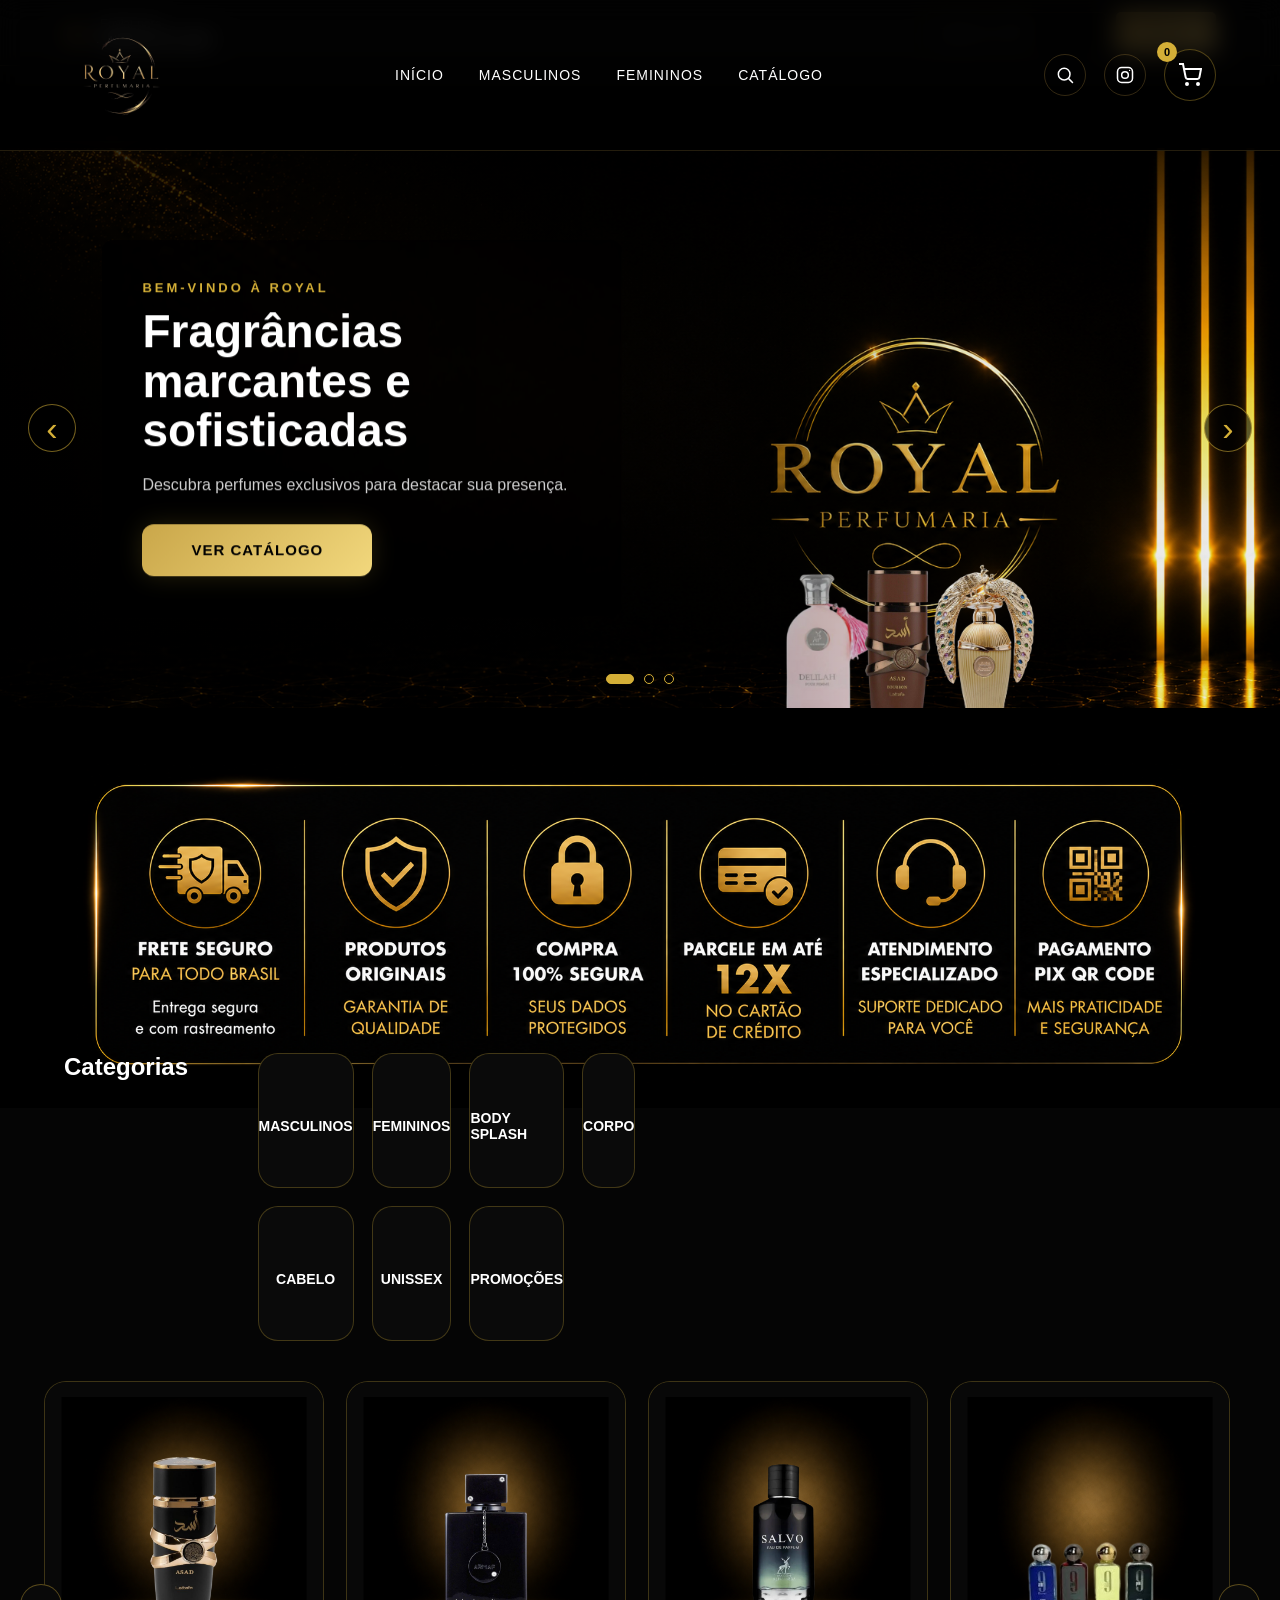
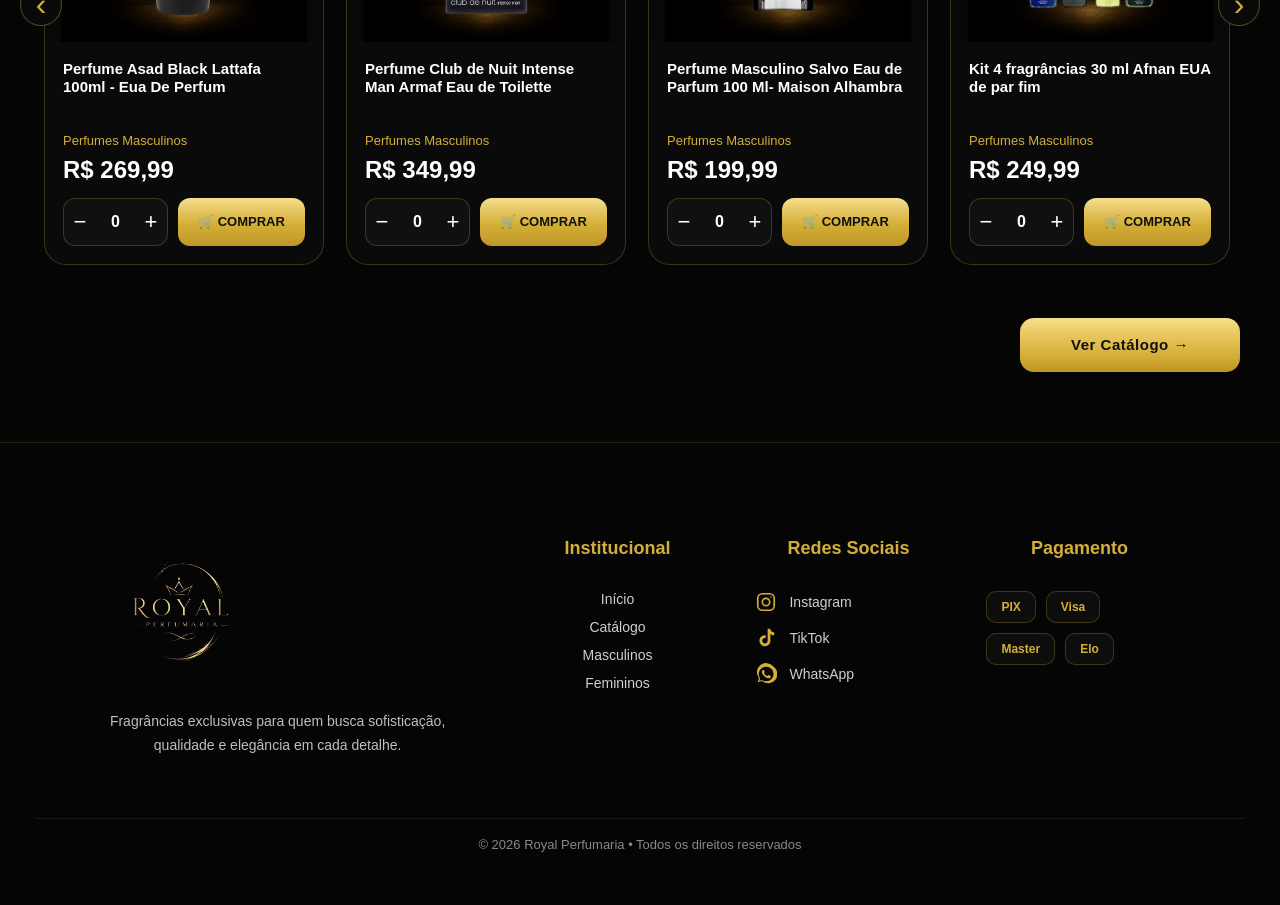
==== index.html @ 4bf2ebe2 "Refatora catálogo e adiciona novas categorias" ====
<!DOCTYPE html>
<html lang="pt-BR">
<head>
  <meta charset="UTF-8">
  <meta name="viewport" content="width=device-width, initial-scale=1.0">
  <title>Royal Perfumaria</title>
  <link rel="stylesheet" href="style.css">
  
</head>

<body>

<header class="topo">
  <div class="logo">
    <img src="logo-royal.png" alt="Royal Perfumaria">
  </div>

  <nav class="menu">
    <a href="#">Início</a>
    <a href="#">Masculinos</a>
    <a href="#">Femininos</a>
    <a href="/catalogo.html">Catálogo</a>
    </nav>

  <div class="icones">

    <a href="#" class="top-icon" aria-label="Buscar">
      <svg xmlns="http://www.w3.org/2000/svg" viewBox="0 0 24 24" fill="none"
        stroke="currentColor" stroke-width="1.8" stroke-linecap="round" stroke-linejoin="round">
        <circle cx="11" cy="11" r="7"></circle>
        <line x1="21" y1="21" x2="16.65" y2="16.65"></line>
      </svg>
    </a>

    <a href="https://instagram.com/royalperfumariago" target="_blank" class="top-icon" aria-label="Instagram">
      <svg xmlns="http://www.w3.org/2000/svg" viewBox="0 0 24 24" fill="none"
        stroke="currentColor" stroke-width="1.8" stroke-linecap="round" stroke-linejoin="round">
        <rect x="3" y="3" width="18" height="18" rx="5" ry="5"></rect>
        <circle cx="12" cy="12" r="4"></circle>
        <circle cx="17.5" cy="6.5" r="0.8" fill="currentColor" stroke="none"></circle>
      </svg>
    </a>

<div class="icone-carrinho">

    <button class="btn-carrinho">

        <span class="contador-carrinho">0</span>

        <svg xmlns="http://www.w3.org/2000/svg"
        width="24"
        height="24"
        fill="none"
        stroke="currentColor"
        stroke-width="2"
        viewBox="0 0 24 24">

            <circle cx="9" cy="21" r="1"></circle>
            <circle cx="20" cy="21" r="1"></circle>

            <path d="M1 1h4l2.68 13.39a2 2 0 0 0 2 1.61h9.72a2 2 0 0 0 2-1.61L23 6H6"></path>

        </svg>

    </button>

    <div class="dropdown-carrinho">
    </div>

</div>
  </header>

<section class="cep-bar">
  <div class="cep-info">
    <span class="cep-icon">
      <svg xmlns="http://www.w3.org/2000/svg" viewBox="0 0 24 24" fill="none"
        stroke="currentColor" stroke-width="1.8" stroke-linecap="round" stroke-linejoin="round">
        <path d="M3 7h11v9H3z"></path>
        <path d="M14 10h4l3 3v3h-7z"></path>
        <circle cx="7" cy="18" r="2"></circle>
        <circle cx="17" cy="18" r="2"></circle>
        <path d="M9 18h6"></path>
      </svg>
    </span>

    <div>
      <small>Enviar para</small>
      <strong id="cepTexto">Informe seu CEP</strong>
    </div>
  </div>

  <div class="cep-form">
    <input type="text" id="cepInput" placeholder="Digite seu CEP">
    <button onclick="salvarCep()">Confirmar</button>
  </div>
</section>

<section class="hero-slider" id="heroSlider">

    <div class="slide ativo">
        <img src="b1.png" alt="Royal Perfumaria">

        <div class="slide-texto">
            <span>BEM-VINDO À ROYAL</span>

            <h1>Fragrâncias marcantes e sofisticadas</h1>

            <p>
                Descubra perfumes exclusivos para destacar sua presença.
            </p>

            <a href="catalogo.html" class="btn-catalogo">
                Ver catálogo
            </a>
        </div>
    </div>

    <div class="slide">
        <img src="b2.png" alt="Perfumes masculinos">

        <div class="slide-texto">
            <span>PERFUMES MASCULINOS</span>

            <h1>Personalidade em cada fragrância</h1>

            <p>
                Perfumes intensos, elegantes e inesquecíveis.
            </p>

            <a href="catalogo.html" class="btn-catalogo">
                Conhecer perfumes
            </a>
        </div>
    </div>

    <div class="slide">
        <img src="b3.png" alt="Perfumes femininos">

        <div class="slide-texto">
            <span>PERFUMES FEMININOS</span>

            <h1>Sofisticação para todos os momentos</h1>

            <p>
                Fragrâncias delicadas, marcantes e envolventes.
            </p>

            <a href="catalogo.html" class="btn-catalogo">
                Ver fragrâncias
            </a>
        </div>
    </div>

    <button class="slide-btn prev" type="button" aria-label="Anterior">
        ‹
    </button>

    <button class="slide-btn next" type="button" aria-label="Próximo">
        ›
    </button>

    <div class="slide-dots">
        <button class="dot ativo" type="button" data-slide="0"></button>
        <button class="dot" type="button" data-slide="1"></button>
        <button class="dot" type="button" data-slide="2"></button>
    </div>

</section>

<section class="beneficios">
    <img src="benefícios.png" alt="Benefícios Royal Perfumaria">
</section>

<section class="categorias">
    <h2>Categorias</h2>

    <div class="categorias-grid">

        <a href="catalogo.html?categoria=masculino" class="categoria-card">
            <i class="fa-solid fa-bottle-water"></i>
            <span>Masculinos</span>
        </a>

        <a href="catalogo.html?categoria=feminino" class="categoria-card">
            <i class="fa-solid fa-droplet"></i>
            <span>Femininos</span>
        </a>

        <a href="catalogo.html?categoria=body-splash" class="categoria-card">
            <i class="fa-solid fa-spray-can-sparkles"></i>
            <span>Body Splash</span>
        </a>

        <a href="catalogo.html?categoria=corpo" class="categoria-card">
            <i class="fa-solid fa-pump-soap"></i>
            <span>Corpo</span>
        </a>

        <a href="catalogo.html?categoria=cabelo" class="categoria-card">
            <i class="fa-solid fa-wand-magic-sparkles"></i>
            <span>Cabelo</span>
        </a>

        <a href="catalogo.html?categoria=unissex" class="categoria-card">
            <i class="fa-solid fa-circle-plus"></i>
            <span>Unissex</span>
        </a>

        <a href="catalogo.html?categoria=promocoes" class="categoria-card">
            <i class="fa-solid fa-gift"></i>
            <span>Promoções</span>
        </a>

    </div>
</section>

<div class="carrossel-container">
    <button class="seta-carrossel esquerda" type="button">‹</button>

    <div class="carrossel-produtos" id="maisVendidos"></div>

    <button class="seta-carrossel direita" type="button">›</button>
</div>

<div class="mais-vendidos-footer">
    <a href="catalogo.html" class="btn-ver-catalogo">
        Ver Catálogo →
    </a>
</div>

<footer class="footer">

    <div class="footer-container">

        <div class="footer-col">
            <img src="logo-royal.png" alt="Royal Perfumaria" class="footer-logo">

            <p>
                Fragrâncias exclusivas para quem busca sofisticação,
                qualidade e elegância em cada detalhe.
            </p>
        </div>

        <div class="footer-col">

            <h3>Institucional</h3>

            <a href="index.html">Início</a>
            <a href="catalogo.html">Catálogo</a>
            <a href="#">Masculinos</a>
            <a href="#">Femininos</a>

        </div>
        <div class="footer-col">

    <h3>Redes Sociais</h3>

    <div class="footer-social">

        <a href="https://instagram.com/royalperfumariago"
           target="_blank"
           aria-label="Instagram">

            <svg viewBox="0 0 24 24" fill="none" stroke="currentColor" stroke-width="1.8">
                <rect x="3" y="3" width="18" height="18" rx="5"></rect>
                <circle cx="12" cy="12" r="4"></circle>
                <circle cx="17.5" cy="6.5" r=".8" fill="currentColor" stroke="none"></circle>
            </svg>

            <span>Instagram</span>

        </a>

        <a href="https://www.tiktok.com/@meirygoncalvess"
           target="_blank"
           aria-label="TikTok">

            <svg viewBox="0 0 24 24" fill="currentColor">
                <path d="M16.5 2c.5 2.3 1.9 3.8 4.5 4v3c-1.5 0-3-.5-4.2-1.4V15c0 3.3-2.7 6-6 6s-6-2.7-6-6 2.7-6 6-6c.3 0 .6 0 .9.1v3.2c-.3-.1-.6-.2-.9-.2-1.6 0-2.9 1.3-2.9 2.9S9.3 18 10.9 18s2.9-1.3 2.9-2.9V2h2.7z"/>
            </svg>

            <span>TikTok</span>

        </a>

        <a href="https://wa.me/5562999736569"
           target="_blank"
           aria-label="WhatsApp">

            <svg viewBox="0 0 24 24" fill="currentColor">
                <path d="M20 3.9A10 10 0 0 0 4.3 16.4L3 21l4.8-1.3A10 10 0 1 0 20 3.9Zm-8 16a8 8 0 0 1-4.1-1.1l-.3-.2-2.8.8.8-2.7-.2-.3A8 8 0 1 1 12 20Zm4.4-6c-.2-.1-1.4-.7-1.6-.8s-.4-.1-.5.1-.6.8-.7 1-.3.2-.5.1a6.5 6.5 0 0 1-3.2-2.8c-.2-.3 0-.4.1-.6.1-.1.2-.3.3-.4.1-.1.1-.3.2-.4s0-.3 0-.4c0-.1-.5-1.3-.7-1.8-.2-.4-.3-.4-.5-.4h-.4c-.1 0-.4.1-.6.3-.2.2-.8.8-.8 2s.8 2.4.9 2.5c.1.2 1.7 2.7 4.1 3.7.6.3 1 .5 1.4.6.6.2 1.2.2 1.6.1.5-.1 1.4-.6 1.6-1.2.2-.6.2-1.1.1-1.2-.1-.1-.2-.2-.4-.3Z"/>
            </svg>

            <span>WhatsApp</span>

        </a>

    </div>

</div>

        <div class="footer-col">

            <h3>Pagamento</h3>

            <div class="pagamentos">

                <span>PIX</span>
                <span>Visa</span>
                <span>Master</span>
                <span>Elo</span>

            </div>

        </div>

    </div>

    <div class="footer-bottom">

        © 2026 Royal Perfumaria • Todos os direitos reservados

    </div>

</footer>

<script>
  function salvarCep() {
    const cepInput = document.getElementById("cepInput");
    const cepTexto = document.getElementById("cepTexto");

    if (cepInput.value.trim() === "") {
      alert("Digite um CEP válido.");
      return;
    }

    cepTexto.textContent = cepInput.value;
  }
</script>
<div class="modal-carrinho" id="modalCarrinho">

    <div class="modal-box">

        <div class="check-icon">✓</div>

        <h2>Produto adicionado!</h2>

        <p>
            <strong id="produtoModal"></strong><br>
            foi adicionado ao seu carrinho.
        </p>

        <div class="botoes-modal">

            <button id="continuarCompra">
                Continuar comprando
            </button>

            <button id="irCheckout">
                Finalizar Pedido
            </button>

        </div>

    </div>

</div>

<script src="produtos.js"></script>
<script src="js/carrinho.js"></script>
<script src="index.js"></script>
</body>
</html>
---- style.css ----
* {
  margin: 0;
  padding: 0;
  box-sizing: border-box;
}

html {
  scroll-behavior: smooth;
}

body {
  background: #050505;
  color: #ffffff;
  font-family: Arial, Helvetica, sans-serif;
  overflow-x: hidden;
}

/* TOPO */

.topo {
  width: 100%;
  padding: 18px 5%;

  background: rgba(0,0,0,0.82);

  backdrop-filter: blur(12px);
  -webkit-backdrop-filter: blur(12px);

  border-bottom: 1px solid rgba(201,161,74,0.18);

  display: flex;
  align-items: center;
  justify-content: space-between;

  position: fixed;
  top: 0;
  left: 0;

  z-index: 999;
}

.logo img {
  width: 110px;
  object-fit: contain;
}

/* MENU */

.menu {
  display: flex;
  gap: 35px;
}

.menu a {
  color: #ffffff;
  text-decoration: none;

  font-size: 14px;
  text-transform: uppercase;
  letter-spacing: 1px;

  transition: 0.3s;
}

.menu a:hover {
  color: #c9a14a;
}

/* ÍCONES */

.icones {
  display: flex;
  align-items: center;
  gap: 18px;
}

.top-icon {
  width: 42px;
  height: 42px;

  display: flex;
  align-items: center;
  justify-content: center;

  border: 1px solid rgba(201,161,74,0.25);
  border-radius: 50%;

  color: #ffffff;
  text-decoration: none;

  transition: 0.3s;
}

.top-icon svg {
  width: 20px;
  height: 20px;
}

.top-icon:hover {
  color: #c9a14a;
  border-color: #c9a14a;

  transform: translateY(-2px);
}

/* BARRA CEP */

.cep-bar {
  width: 100%;
  padding: 12px 5%;

  background: #0b0b0b;

  border-bottom: 1px solid rgba(201,161,74,0.18);

  display: flex;
  align-items: center;
  justify-content: space-between;
  gap: 20px;
}

.cep-info {
  display: flex;
  align-items: center;
  gap: 12px;
}

.cep-icon {
  color: #c9a14a;

  display: flex;
  align-items: center;
  justify-content: center;
}

.cep-icon svg {
  width: 24px;
  height: 24px;
}

.cep-info small {
  display: block;
  color: #bcbcbc;
  font-size: 12px;
}

.cep-info strong {
  color: #ffffff;
  font-size: 14px;
}

.cep-form {
  display: flex;
  gap: 10px;
}

.cep-form input {
  width: 180px;
  padding: 12px;

  background: #050505;

  border: 1px solid rgba(201,161,74,0.3);
  border-radius: 5px;

  color: #ffffff;
  outline: none;
}

.cep-form input::placeholder {
  color: #9a9a9a;
}

.cep-form button {
  padding: 12px 18px;

  background: linear-gradient(135deg, #c9a14a, #e6c46d);

  color: #000;

  border: none;
  border-radius: 5px;

  font-weight: bold;
  cursor: pointer;

  transition: 0.3s;
}

.cep-form button:hover {
  opacity: 0.9;
}

/* HERO */

.hero-slider {
  position: relative;
  width: 100%;
  height: 500px;

  overflow: hidden;
  margin-top: -95px;
  padding-top: 95px;
}

.slide {
  position: absolute;
  inset: 0;

  opacity: 0;
  visibility: hidden;

  transition: 0.7s ease;
}

.slide.ativo {
  opacity: 1;
  visibility: visible;
}

.slide img {
  width: 100%;
  height: 100%;
  object-fit: cover;
  object-position: center;
}

.slide::after {
  content: "";

  position: absolute;
  inset: 0;

  background:
    linear-gradient(
      to right,
        rgba(0,0,0,0.82),
        rgba(0,0,0,0.45),
        rgba(0,0,0,0.05)

      );
}

/* TEXTO HERO */

.slide-texto {
  position: absolute;
  z-index: 5;

  left: 7%;
  top: 68%;

  transform: translateY(-50%);

  max-width: 520px;

  padding: 40px;

  background: linear-gradient(
    to right,
    rgba(0,0,0,0.78),
    rgba(0,0,0,0.45),
    transparent
  );

  .slide-texto p {
  text-shadow: 0 2px 10px rgba(0,0,0,0.7);
}


  border-radius: 12px;

  backdrop-filter: blur(2px);
}

.slide-texto span {
  display: block;

  color: #ffffff;

  letter-spacing: 10px;
  text-transform: uppercase;

  margin-bottom: 25px;

  font-size: 14px;
  text-transform: uppercase;

}


.slide-texto p {
  font-size: 20px;
  line-height: 1.7;

  color: #f2f2f2;

  margin-bottom: 35px;
}

/* BOTÕES */

.botoes {
  display: flex;
  gap: 18px;
}

.btn {
  padding: 16px 32px;

  border-radius: 5px;

  text-decoration: none;

  text-transform: uppercase;
  letter-spacing: 1px;

  font-size: 13px;
  font-weight: bold;

  transition: 0.3s;
}

.dourado {
  background: linear-gradient(135deg, #c9a14a, #e6c46d);

  color: #000;
}

.dourado:hover {
  transform: translateY(-3px);
}

.contorno {
  border: 1px solid #c9a14a;
  color: #c9a14a;
}

.contorno:hover {
  background: #c9a14a;
  color: #000;
}

/* SETAS */

.slide-btn {
  position: absolute;
  z-index: 10;

  top: 50%;
  transform: translateY(-50%);

  width: 55px;
  height: 90px;

  background: rgba(0,0,0,0.35);

  border: none;

  color: #ffffff;

  font-size: 60px;

  cursor: pointer;

  transition: 0.3s;
}

.slide-btn:hover {
  background: rgba(201,161,74,0.3);
}

.prev {
  left: 0;
}

.next {
  right: 0;
}

/* DOTS */

.slide-dots {
  position: absolute;
  z-index: 10;

  left: 50%;
  bottom: 28px;

  transform: translateX(-50%);

  display: flex;
  gap: 10px;
}

.dot {
  width: 11px;
  height: 11px;

  border-radius: 50%;

  background: rgba(255,255,255,0.45);

  cursor: pointer;

  transition: 0.3s;
}

.dot.ativo {
  background: #c9a14a;
}

/* CATEGORIAS */

.categorias {
  width: 90%;
  margin: auto;

  display: grid;
  grid-template-columns: repeat(5, 1fr);

  gap: 20px;

  margin-top: -55px;

  position: relative;
  z-index: 20;
}

.categoria {
  background: #0b0b0b;

  border: 1px solid rgba(201,161,74,0.18);
  border-radius: 10px;

  padding: 30px 22px;

  transition: 0.3s;

  cursor: pointer;
}

.categoria:hover {
  transform: translateY(-5px);

  border-color: #c9a14a;
}

.categoria span {
  font-size: 35px;
  color: #c9a14a;
}

.categoria h3 {
  margin-top: 18px;
  margin-bottom: 10px;

  font-size: 21px;
}

.categoria p {
  color: #bcbcbc;
  font-size: 14px;
}

/* PRODUTOS */

.produtos {
  width: 90%;
  margin: 90px auto;
}

.produtos h2 {
  text-align: center;

  margin-bottom: 55px;

  font-family: Georgia, serif;

  color: #c9a14a;
  font-size: 48px;
}

.grid-produtos {
  display: grid;
  grid-template-columns: repeat(4, 1fr);

  gap: 25px;
}

.card {
  background: #0b0b0b;

  border: 1px solid rgba(201,161,74,0.15);
  border-radius: 10px;

  padding: 25px;

  transition: 0.3s;
}

.card:hover {
  transform: translateY(-8px);

  border-color: #c9a14a;
}

.card img {
  width: 100%;
  height: 260px;

  object-fit: contain;
}

.card h3 {
  margin-top: 18px;
  margin-bottom: 10px;

  font-size: 22px;
}

.card p {
  color: #bcbcbc;

  margin-bottom: 15px;
}

.card strong {
  display: block;

  color: #c9a14a;

  font-size: 24px;

  margin-bottom: 18px;
}

.card button {
  width: 100%;
  padding: 14px;

  border: none;
  border-radius: 5px;

  background: linear-gradient(135deg, #c9a14a, #e6c46d);

  color: #000;

  font-weight: bold;
  text-transform: uppercase;

  cursor: pointer;

  transition: 0.3s;
}

.card button:hover {
  opacity: 0.92;
}

/* FOOTER */

footer {
  margin-top: 90px;
  padding: 35px;

  text-align: center;

  border-top: 1px solid rgba(201,161,74,0.2);

  color: #bcbcbc;
  font-size: 14px;
}

/* RESPONSIVO */

@media(max-width: 1200px) {

  .categorias {
    grid-template-columns: repeat(2, 1fr);
  }

  .grid-produtos {
    grid-template-columns: repeat(2, 1fr);
  }

}

@media(max-width: 900px) {

  .menu {
    display: none;
  }

  .hero-slider {
    height: 540px;
  }

  .slide-texto h1 {
    font-size: 58px;
  }

  .slide-texto p {
    font-size: 17px;
  }

}

@media(max-width: 600px) {

  .topo {
    padding: 15px 5%;
  }

  .logo img {
    width: 90px;
  }

  .hero-slider {
    height: 500px;
  }

  .slide-texto {
    left: 6%;
    right: 6%;
    max-width: 100%;
  }

  .slide-texto span {
    letter-spacing: 5px;
    font-size: 11px;
  }

  .slide-texto h1 {
    font-size: 40px;
  }

  .slide-texto p {
    font-size: 15px;
  }

  .botoes {
    flex-direction: column;
  }

  .categorias {
    grid-template-columns: 1fr;
  }

  .grid-produtos {
    grid-template-columns: 1fr;
  }

  .cep-bar {
    flex-direction: column;
    align-items: flex-start;
  }

  .cep-form {
    width: 100%;
  }

  .cep-form input {
    width: 100%;
  }

}
.btn-catalogo{
    display: inline-flex;
    align-items: center;
    justify-content: center;

    width: 230px;
    height: 62px;

    background: linear-gradient(
        135deg,
        #caa74a,
        #f2d87d
    );

    color: #000;

    font-size: 15px;
    font-weight: 700;
    letter-spacing: 1px;

    text-decoration: none;
    text-transform: uppercase;

    border-radius: 8px;

    box-shadow:
    0 0 25px rgba(212,175,55,0.18);

    transition: 0.35s ease;
}

.btn-catalogo:hover{
    transform: translateY(-3px);

    box-shadow:
    0 0 35px rgba(212,175,55,0.28);

    background: linear-gradient(
        135deg,
        #d8b85a,
        #ffe59a
    );
}
.icone-carrinho{
    position: relative;
}

.btn-carrinho{
    width: 52px;
    height: 52px;

    border-radius: 50%;

    border: 1px solid rgba(212,175,55,0.35);

    background: rgba(0,0,0,0.45);

    color: #fff;

    display: flex;
    align-items: center;
    justify-content: center;

    cursor: pointer;

    transition: 0.3s;
}

.btn-carrinho:hover{
    border-color: #d4af37;

    color: #d4af37;
}

.dropdown-carrinho{
    position: absolute;

    top: 70px;
    right: 0;

    width: 340px;

    background: #050505;

    border: 1px solid rgba(212,175,55,0.18);

    border-radius: 14px;

    padding: 22px;

    opacity: 0;
    visibility: hidden;

    transform: translateY(10px);

    transition: 0.3s;

    box-shadow:
    0 20px 50px rgba(0,0,0,0.55);

    z-index: 999;
}

.icone-carrinho:hover .dropdown-carrinho{
    opacity: 1;
    visibility: visible;

    transform: translateY(0);
}

.dropdown-carrinho h3{
    color: #d4af37;

    font-size: 18px;

    margin-bottom: 20px;
}

.item-carrinho{
    display: flex;
    align-items: center;

    gap: 15px;

    margin-bottom: 20px;
}

.item-carrinho img{
    width: 70px;
    height: 70px;

    object-fit: cover;

    border-radius: 10px;

    background: #111;
}

.item-carrinho p{
    color: #fff;

    font-size: 15px;

    margin-bottom: 5px;
}

.item-carrinho span{
    color: #d4af37;

    font-weight: 600;
}

.btn-finalizar{
    width: 100%;
    height: 52px;

    display: flex;
    align-items: center;
    justify-content: center;

    background: linear-gradient(
        135deg,
        #caa74a,
        #f2d87d
    );

    border-radius: 10px;

    color: #000;

    font-weight: 700;

    text-decoration: none;

    margin-top: 10px;

    transition: 0.3s;
}

.btn-finalizar:hover{
    transform: translateY(-2px);
}
.btn-carrinho{
    position: relative;
}

.contador-carrinho{
    position: absolute;
    top: -8px;
    left: -8px;

    width: 20px;
    height: 20px;

    border-radius: 50%;

    background: #d4af37;
    color: #000;

    display: flex;
    align-items: center;
    justify-content: center;

    font-size: 11px;
    font-weight: 700;
}
.mais-vendidos{
    padding:70px 6%;
    background:#000;
}

.titulo-secao{
    text-align:center;
    margin-bottom:35px;
}

.titulo-secao h2{
    color:#d4af37;
    font-size:34px;
}

.titulo-secao p{
    color:#ccc;
    margin-top:8px;
}

.carrossel-area{
    position:relative;
}

.carrossel-produtos{
    display:flex;
    gap:24px;
    overflow-x:auto;
    scroll-behavior:smooth;
    padding:10px 4px 25px;
}

.carrossel-produtos::-webkit-scrollbar{
    display:none;
}

.card-vendido{
    min-width:310px;
    background:#0a0a0a;
    border:1px solid rgba(212,175,55,.25);
    border-radius:22px;
    overflow:hidden;
}

.img-vendido{
    height:300px;
    display:flex;
    align-items:flex-end;
    justify-content:center;
    background:#080808;
}

.img-vendido img{
    width:auto;
    height:95%;
    max-width:100%;
    object-fit:contain;
}

.info-vendido{
    padding:20px;
}

.info-vendido h3{
    font-size:18px;
    line-height:1.2;
    min-height:65px;
}

.info-vendido span{
    display:block;
    color:#d4af37;
    margin:8px 0;
}

.info-vendido strong{
    display:block;
    font-size:30px;
    margin-bottom:16px;
}

.acoes-vendido{
    display:grid;
    grid-template-columns:95px 1fr;
    gap:10px;
}

.acoes-vendido .controle-quantidade{
    height:46px;
    display:flex;
    align-items:center;
    justify-content:space-between;
    background:#101010;
    border-radius:10px;
    overflow:hidden;
}

.acoes-vendido .controle-quantidade button{
    width:30px;
    height:100%;
    border:none;
    background:#111;
    color:#fff;
    font-size:20px;
    cursor:pointer;
}

.acoes-vendido .quantidade{
    color:#fff;
}

.acoes-vendido .btn-comprar{
    height:46px;
    border:none;
    border-radius:10px;
    background:linear-gradient(180deg,#f6df8b,#d4af37,#bf9627);
    color:#000;
    font-weight:800;
    cursor:pointer;
    text-transform:uppercase;
}

.seta-carrossel{
    position:absolute;
    top:45%;
    transform:translateY(-50%);
    z-index:5;
    width:42px;
    height:42px;
    border-radius:50%;
    border:1px solid rgba(212,175,55,.4);
    background:#0a0a0a;
    color:#d4af37;
    font-size:34px;
    cursor:pointer;
}

.seta-esquerda{
    left:-18px;
}

.seta-direita{
    right:-18px;
}
.dropdown-carrinho{
    position:absolute;
    top:65px;
    right:0;
    width:380px;
    max-height:75vh;
    overflow-y:auto;
    background:#080808;
    border:1px solid rgba(212,175,55,.35);
    border-radius:18px;
    padding:18px;
    z-index:9999;
    opacity:0;
    visibility:hidden;
    transform:translateY(10px);
    transition:.25s;
    box-shadow:0 25px 60px rgba(0,0,0,.65);
}

.dropdown-carrinho.ativo{
    opacity:1;
    visibility:visible;
    transform:translateY(0);
}

.dropdown-carrinho h3{
    color:#d4af37;
    margin-bottom:14px;
}

.carrinho-vazio{
    color:#aaa;
    font-size:14px;
}

.lista-carrinho{
    display:flex;
    flex-direction:column;
    gap:12px;
}

.item-carrinho{
    display:grid;
    grid-template-columns:58px 1fr 24px;
    gap:10px;
    align-items:center;
    padding:10px 0;
    border-bottom:1px solid rgba(255,255,255,.08);
}

.foto-carrinho{
    width:58px;
    height:58px;
    border-radius:12px;
    background:#111;
    display:flex;
    align-items:center;
    justify-content:center;
    overflow:hidden;
}

.foto-carrinho img{
    width:100%;
    height:100%;
    object-fit:contain;
}

.info-carrinho strong{
    display:block;
    font-size:12px;
    line-height:1.25;
    color:#fff;
    margin-bottom:4px;
}

.info-carrinho span{
    color:#d4af37;
    font-size:12px;
}

.controle-carrinho{
    display:flex;
    align-items:center;
    gap:8px;
    margin-top:8px;
}

.controle-carrinho button{
    width:24px;
    height:24px;
    border:none;
    border-radius:7px;
    background:#d4af37;
    color:#000;
    font-weight:900;
    cursor:pointer;
}

.controle-carrinho span{
    min-width:18px;
    text-align:center;
    color:#fff;
    font-weight:700;
}

.btn-remover{
    background:none;
    border:none;
    color:#d4af37;
    cursor:pointer;
    font-size:16px;
}

.footer-carrinho{
    padding-top:16px;
}

.footer-carrinho div{
    display:flex;
    justify-content:space-between;
    align-items:center;
    margin-bottom:14px;
}

.footer-carrinho span{
    color:#ccc;
}

.footer-carrinho strong{
    color:#d4af37;
    font-size:20px;
}

.btn-finalizar{
    display:block;
    width:100%;
    padding:14px;
    border-radius:12px;
    background:linear-gradient(135deg,#caa74a,#f2d87d);
    color:#000;
    text-align:center;
    font-weight:800;
    text-decoration:none;
    text-transform:uppercase;
}

@media(max-width:600px){
    .dropdown-carrinho{
        position:fixed;
        left:12px;
        right:12px;
        top:72px;
        width:auto;
    }
}
.mais-vendidos{
    padding:70px 6%;
    background:#000;
}

.mais-vendidos h2{
    text-align:center;
    color:#d4af37;
    font-size:34px;
    margin-bottom:35px;
}
.carrossel-container{
    position:relative;
    display:block;
}

.mais-vendidos-footer{
    max-width:1200px;
    margin:8px auto 0;
    display:flex;
    justify-content:flex-end;
}

.btn-ver-catalogo{
    width:220px;
    height:54px;

    display:flex;
    align-items:center;
    justify-content:center;

    border-radius:12px;

    background:linear-gradient(
        180deg,
        #f7df87 0%,
        #e7c45b 35%,
        #d4af37 70%,
        #bf9322 100%
    );

    color:#111;
    text-decoration:none;
    font-size:15px;
    font-weight:900;
    text-transform:capitalize;

    transition:.25s;
}

.btn-ver-catalogo:hover{
    transform:translateY(-2px);
    box-shadow:0 10px 26px rgba(212,175,55,.32);
}

.carrossel-produtos::-webkit-scrollbar{
    display:none;
}

.card-vendido{
    min-width:300px;
    background:#0a0a0a;
    border:1px solid rgba(212,175,55,.25);
    border-radius:22px;
    overflow:hidden;
}

.img-vendido{
    height:280px;
    display:flex;
    align-items:flex-end;
    justify-content:center;
    background:#080808;
}

.img-vendido img{
    height:96%;
    width:auto;
    max-width:100%;
    object-fit:contain;
}

.info-vendido{
    padding:18px;
}

.info-vendido h3{
    height:58px;
    overflow:hidden;
    font-size:16px;
    line-height:1.2;
}

.info-vendido span{
    display:block;
    color:#d4af37;
    font-size:13px;
    margin:8px 0;
}

.info-vendido strong{
    display:block;
    font-size:26px;
    margin-bottom:14px;
}

.acoes-vendido{
    display:grid;
    grid-template-columns:90px 1fr;
    gap:10px;
}

.acoes-vendido .controle-quantidade{
    height:44px;
    display:flex;
    align-items:center;
    justify-content:space-between;
    background:#101010;
    border-radius:10px;
    overflow:hidden;
}

.acoes-vendido .controle-quantidade button{
    width:28px;
    height:100%;
    border:none;
    background:transparent;
    color:#fff;
    font-size:18px;
    cursor:pointer;
}

.acoes-vendido .btn-comprar{
    height:44px;
    border:none;
    border-radius:10px;
    background:linear-gradient(180deg,#f6df8b,#d4af37,#bf9627);
    color:#111;
    font-weight:900;
    cursor:pointer;
    text-transform:uppercase;
}

.seta-carrossel{
    position:absolute;
    top:45%;
    transform:translateY(-50%);
    width:42px;
    height:42px;
    border-radius:50%;
    border:1px solid rgba(212,175,55,.4);
    background:#090909;
    color:#d4af37;
    font-size:32px;
    cursor:pointer;
    z-index:10;
}

.esquerda{
    left:-18px;
}

.direita{
    right:-18px;
}

@media(max-width:768px){
    .card-vendido{
        min-width:230px;
    }

    .img-vendido{
        height:200px;
    }

    .info-vendido h3{
        font-size:13px;
        height:48px;
    }

    .info-vendido strong{
        font-size:21px;
    }

    .acoes-vendido{
        grid-template-columns:1fr;
    }
}
.mais-vendidos{
    padding:70px 6%;
    background:#000;
}

.carrossel-container{
    position:relative;
    max-width:1200px;
    margin:0 auto;
}

.carrossel-produtos{
    display:flex;
    gap:22px;
    overflow-x:auto;
    scroll-behavior:smooth;
    padding:10px 4px 28px;
}

.carrossel-produtos::-webkit-scrollbar{
    display:none;
}

.card-vendido{
    min-width:280px;
    max-width:280px;
    background:#0a0a0a;
    border:1px solid rgba(212,175,55,.25);
    border-radius:22px;
    overflow:hidden;
    flex-shrink:0;
}

.img-vendido{
    height:260px;
    display:flex;
    align-items:flex-end;
    justify-content:center;
    background:#080808;
}

.img-vendido img{
    height:96%;
    width:auto;
    max-width:100%;
    object-fit:contain;
}

.info-vendido{
    padding:18px;
}

.info-vendido h3{
    height:54px;
    overflow:hidden;
    font-size:15px;
    line-height:1.2;
}

.info-vendido span{
    display:block;
    color:#d4af37;
    font-size:13px;
    margin:8px 0;
}

.info-vendido strong{
    display:block;
    font-size:24px;
    margin-bottom:14px;
}

.acoes-vendido{
    display:grid;
    grid-template-columns:86px 1fr;
    gap:10px;
}

.seta-carrossel{
    position:absolute;
    top:45%;
    transform:translateY(-50%);
    z-index:5;
}

.esquerda{ left:-20px; }
.direita{ right:-20px; }
.mais-vendidos{
    padding:45px 6% 70px !important;
    margin-top:0 !important;
}

.mais-vendidos h2,
.mais-vendidos p{
    text-align:center;
}

.carrossel-container{
    max-width:1200px;
    margin:30px auto 0 !important;
    position:relative;
}

.carrossel-produtos{
    display:flex !important;
    flex-direction:row !important;
    gap:22px;
    overflow-x:auto;
    padding:10px 4px 25px;
}

.card-vendido{
    min-width:280px !important;
    max-width:280px !important;
    flex:0 0 280px !important;
    min-height:auto !important;
}

.img-vendido{
    height:260px !important;
}

.info-vendido{
    padding:18px !important;
}

.info-vendido h3{
    font-size:15px !important;
    height:54px !important;
}

.info-vendido strong{
    font-size:24px !important;
}
#mais-vendidos{
    padding:80px 6%;
    margin-top:0;
    background:#000;
}

#mais-vendidos h2,
#mais-vendidos p{
    text-align:center;
}

.carrossel-container{
    max-width:1200px;
    margin:35px auto 0;
    position:relative;
}

.carrossel-produtos{
    display:flex;
    gap:22px;
    overflow-x:auto;
    padding:10px 4px 25px;
}

.card-vendido{
    flex:0 0 280px;
    max-width:280px;
}
.beneficios{
    padding:55px 6% 25px;
    background:#000;
}

.beneficios img{
    width:100%;
    max-width:1200px;
    display:block;
    margin:0 auto;
    border-radius:22px;
}

.categorias-home{
    padding:35px 6% 60px;
    background:#000;
}

.categorias-home h2{
    text-align:center;
    color:#d4af37;
    font-size:34px;
    margin-bottom:28px;
}

.categorias-grid{
    max-width:1000px;
    margin:0 auto;
    display:grid;
    grid-template-columns:repeat(4,1fr);
    gap:18px;
}

.categoria-card{
    height:135px;
    display:flex;
    flex-direction:column;
    align-items:center;
    justify-content:center;
    gap:12px;
    background:#0a0a0a;
    border:1px solid rgba(212,175,55,.28);
    border-radius:20px;
    color:#fff;
    text-decoration:none;
    transition:.25s;
}

.categoria-card svg{
    width:38px;
    height:38px;
    color:#d4af37;
}

.categoria-card span{
    font-size:14px;
    font-weight:700;
    text-transform:uppercase;
}

.categoria-card:hover{
    transform:translateY(-5px);
    border-color:#d4af37;
    box-shadow:0 15px 35px rgba(0,0,0,.55);
}

@media(max-width:768px){
    .beneficios{
        padding:35px 16px 20px;
    }

    .beneficios img{
        border-radius:16px;
    }

    .categorias-grid{
        grid-template-columns:repeat(2,1fr);
        gap:12px;
    }

    .categoria-card{
        height:115px;
    }

    .categorias-home h2{
        font-size:28px;
    }
}
.hero-slider{
    width:100%;
    height:560px;
    margin-top:82px;
    position:relative;
    overflow:hidden;
    background:#000;
}

.slide{
    position:absolute;
    inset:0;
    opacity:0;
    visibility:hidden;
    transition:opacity .7s ease, visibility .7s ease;
}

.slide.ativo{
    opacity:1;
    visibility:visible;
}

.slide img{
    width:100%;
    height:100%;
    display:block;
    object-fit:cover;
    object-position:center;
}

.slide::after{
    content:"";
    position:absolute;
    inset:0;
    background:linear-gradient(
        90deg,
        rgba(0,0,0,.88) 0%,
        rgba(0,0,0,.55) 42%,
        rgba(0,0,0,.08) 75%
    );
}

.slide-texto{
    position:absolute;
    z-index:2;
    top:50%;
    left:8%;
    width:min(520px, 82%);
    transform:translateY(-50%);
}

.slide-texto span{
    display:block;
    color:#d4af37;
    font-size:13px;
    font-weight:700;
    letter-spacing:3px;
    margin-bottom:12px;
}

.slide-texto h1{
    color:#fff;
    font-size:46px;
    line-height:1.08;
    margin-bottom:16px;
}

.slide-texto p{
    color:#d0d0d0;
    font-size:16px;
    line-height:1.6;
    margin-bottom:26px;
}

.btn-catalogo{
    display:inline-flex;
    align-items:center;
    justify-content:center;
    min-width:190px;
    height:52px;
    padding:0 24px;
    border-radius:12px;
    background:linear-gradient(135deg,#caa74a,#f2d87d);
    color:#000;
    font-weight:900;
    text-decoration:none;
    text-transform:uppercase;
    transition:.25s;
}

.btn-catalogo:hover{
    transform:translateY(-3px);
    box-shadow:0 10px 28px rgba(212,175,55,.3);
}

.slide-btn{
    position:absolute;
    z-index:4;
    top:50%;
    width:48px;
    height:48px;
    transform:translateY(-50%);
    border:1px solid rgba(212,175,55,.55);
    border-radius:50%;
    background:rgba(0,0,0,.6);
    color:#d4af37;
    font-size:34px;
    line-height:1;
    cursor:pointer;
    transition:.25s;
}

.slide-btn:hover{
    background:#d4af37;
    color:#000;
}

.slide-btn.prev{
    left:28px;
}

.slide-btn.next{
    right:28px;
}

.slide-dots{
    position:absolute;
    z-index:4;
    bottom:24px;
    left:50%;
    display:flex;
    gap:10px;
    transform:translateX(-50%);
}

.dot{
    width:10px;
    height:10px;
    padding:0;
    border:1px solid #d4af37;
    border-radius:50%;
    background:transparent;
    cursor:pointer;
    transition:.25s;
}

.dot.ativo{
    width:28px;
    border-radius:999px;
    background:#d4af37;
}

@media(max-width:768px){
    .hero-slider{
        height:470px;
        margin-top:72px;
    }

    .slide img{
        object-position:center;
    }

    .slide::after{
        background:linear-gradient(
            90deg,
            rgba(0,0,0,.9),
            rgba(0,0,0,.5)
        );
    }

    .slide-texto{
        left:24px;
        width:calc(100% - 48px);
    }

    .slide-texto h1{
        font-size:30px;
    }

    .slide-texto p{
        font-size:14px;
    }

    .slide-btn{
        width:38px;
        height:38px;
        font-size:28px;
    }

    .slide-btn.prev{
        left:8px;
    }

    .slide-btn.next{
        right:8px;
    }

    .slide-dots{
        bottom:16px;
    }
}
.hero-slider{
    position:relative;
    overflow:hidden;
}

.slide-btn{
    position:absolute;
    top:50%;
    transform:translateY(-50%);
    z-index:20;
}

.slide-btn.prev{
    left:28px;
}

.slide-btn.next{
    right:28px;
}
.acoes-vendido{
    display:grid;
    grid-template-columns:105px 1fr;
    gap:10px;
    width:100%;
    align-items:center;
}

.acoes-vendido .controle-quantidade{
    height:48px;
    display:flex;
    align-items:center;
    justify-content:space-between;
    background:#101010;
    border:1px solid rgba(212,175,55,.25);
    border-radius:12px;
    overflow:hidden;
}

.acoes-vendido .controle-quantidade button{
    width:32px;
    height:100%;
    border:none;
    background:transparent;
    color:#fff;
    font-size:22px;
    cursor:pointer;
    transition:.25s;
}

.acoes-vendido .controle-quantidade button:hover{
    background:#d4af37;
    color:#000;
}

.acoes-vendido .quantidade{
    flex:1;
    text-align:center;
    color:#fff;
    font-size:16px;
    font-weight:800;
}

.btn-comprar-vendido{
    width:100%;
    height:48px;
    display:flex;
    align-items:center;
    justify-content:center;
    gap:8px;
    border:none;
    border-radius:12px;
    background:linear-gradient(
        180deg,
        #f6df8b 0%,
        #e7c766 25%,
        #d4af37 55%,
        #bf9627 100%
    );
    color:#111;
    font-size:13px;
    font-weight:900;
    text-transform:uppercase;
    cursor:pointer;
    transition:.25s ease;
}

.btn-comprar-vendido:hover{
    transform:translateY(-2px);
    background:linear-gradient(
        180deg,
        #ffe89b 0%,
        #f5d56e 35%,
        #ddb640 70%,
        #c99c24 100%
    );
    box-shadow:
        0 0 18px rgba(212,175,55,.35),
        0 8px 22px rgba(0,0,0,.35);
}

@media(max-width:768px){
    .acoes-vendido{
        grid-template-columns:78px 1fr;
        gap:7px;
    }

    .acoes-vendido .controle-quantidade,
    .btn-comprar-vendido{
        height:42px;
    }

    .acoes-vendido .controle-quantidade button{
        width:24px;
        font-size:18px;
    }

    .btn-comprar-vendido{
        font-size:10px;
        padding:0 6px;
    }
}
/* ===== MOBILE CATÁLOGO ===== */

@media (max-width: 768px){

    .topo{
        height:72px;
        padding:12px 14px;
        gap:10px;
    }

    .logo img{
        width:82px;
    }

    .menu{
        display:none;
    }

    .icones{
        gap:7px;
        margin-left:auto;
    }

    .top-icon,
    .btn-carrinho{
        width:40px;
        height:40px;
        flex-shrink:0;
    }

    .top-icon svg,
    .btn-carrinho svg{
        width:18px;
        height:18px;
    }

    .contador-carrinho{
        width:18px;
        height:18px;
        top:-5px;
        right:-5px;
        font-size:10px;
    }

    .hero-catalogo{
        margin-top:72px;
    }

    .hero-catalogo img{
        min-height:145px;
        object-fit:cover;
        object-position:center;
    }

    .controles-catalogo{
        margin:16px auto 18px;
        padding:0 12px;
    }

    .campo-busca-catalogo{
        height:42px;
        margin-bottom:14px;
    }

    .campo-busca-catalogo input{
        min-width:0;
        padding:0 14px;
        font-size:13px;
    }

    .campo-busca-catalogo button{
        width:82px;
        font-size:10px;
    }

    .linha-filtros{
        display:flex;
        flex-wrap:nowrap;
        overflow-x:auto;
        gap:8px;
        padding-bottom:9px;
        scrollbar-width:none;
    }

    .linha-filtros::-webkit-scrollbar{
        display:none;
    }

    .filtro{
        min-width:max-content;
        height:31px;
        padding:0 13px;
        flex-shrink:0;
    }

    #ordenarProdutos{
        min-width:110px;
        margin-left:0;
        flex-shrink:0;
    }

    #quantidadeProdutos{
        margin:15px 0 22px;
        font-size:12px;
    }

    .grid-produtos{
        grid-template-columns:repeat(2, minmax(0, 1fr));
        gap:12px;
        margin-bottom:40px;
        padding:0 10px;
    }

    .card-produto{
        min-width:0;
        border-radius:16px;
    }

    .imagem-produto{
        height:190px;
    }

    .imagem-produto img{
        width:100%;
        height:100%;
        padding:5px;
        object-fit:contain;
    }

    .info-produto{
        min-width:0;
        padding:12px;
    }

    .info-produto h3{
        height:48px;
        margin-bottom:4px;
        font-size:13px;
        line-height:1.2;
    }

    .categoria{
        min-height:28px;
        margin-bottom:8px;
        font-size:10px;
        line-height:1.3;
    }

    .preco{
        margin-bottom:11px;
        font-size:20px;
    }

    .acoes-produto{
        display:flex;
        flex-direction:column;
        gap:7px;
    }

    .controle-quantidade{
        width:100%;
        height:38px;
    }

    .controle-quantidade button{
        width:34px;
        font-size:18px;
    }

    .quantidade{
        font-size:14px;
    }

    .btn-comprar{
        width:100%;
        height:40px;
        min-height:40px;
        padding:0 5px;
        font-size:10px;
    }

    .dropdown-carrinho{
        position:fixed;
        top:72px;
        right:10px;
        left:10px;
        width:auto;
        max-height:calc(100vh - 88px);
        padding:15px;
        border-radius:15px;
    }

    .item-carrinho{
        grid-template-columns:52px minmax(0, 1fr) 22px;
        gap:8px;
    }

    .foto-carrinho{
        width:52px;
        height:52px;
    }

    .info-carrinho strong{
        font-size:11px;
    }

    .controle-carrinho{
        gap:6px;
    }

    .modal-box{
        width:calc(100% - 28px);
        max-width:380px;
        padding:28px 18px;
    }

    .botoes-modal{
        flex-direction:column;
    }
}

@media (max-width: 390px){

    .logo img{
        width:72px;
    }

    .top-icon,
    .btn-carrinho{
        width:37px;
        height:37px;
    }

    .grid-produtos{
        gap:9px;
        padding:0 8px;
    }

    .imagem-produto{
        height:165px;
    }

    .info-produto{
        padding:10px;
    }

    .info-produto h3{
        height:44px;
        font-size:12px;
    }

    .preco{
        font-size:18px;
    }
}
.modal-carrinho{
    position:fixed;
    inset:0;
    background:rgba(0,0,0,.65);
    display:flex;
    align-items:center;
    justify-content:center;
    opacity:0;
    visibility:hidden;
    transition:.3s;
    z-index:99999;
}

.modal-carrinho.ativo{
    opacity:1;
    visibility:visible;
}

.modal-box{
    width:420px;
    max-width:92%;
    background:#0b0b0b;
    border:1px solid rgba(212,175,55,.35);
    border-radius:22px;
    padding:35px;
    text-align:center;
}

.check-icon{
    width:72px;
    height:72px;
    margin:0 auto 18px;
    border-radius:50%;
    background:#d4af37;
    color:#000;
    font-size:34px;
    font-weight:700;
    display:flex;
    align-items:center;
    justify-content:center;
}

.modal-box h2{
    color:#d4af37;
    margin-bottom:12px;
}

.modal-box p{
    color:#ddd;
    line-height:1.6;
}

.botoes-modal{
    display:flex;
    gap:12px;
    margin-top:28px;
}

.botoes-modal button{
    flex:1;
    height:48px;
    border:none;
    border-radius:12px;
    cursor:pointer;
    font-weight:700;
}

#continuarCompra{
    background:#222;
    color:#fff;
}

#irCheckout{
    background:#d4af37;
    color:#000;
}
/*======================
        FOOTER
=======================*/

.footer{
    background:#050505;
    border-top:1px solid rgba(212,175,55,.15);
    margin-top:70px;
}

.footer-container{
    max-width:1300px;
    margin:auto;
    padding:60px 6%;
    display:grid;
    grid-template-columns:2fr 1fr 1fr 1fr;
    gap:45px;
}

.footer-logo{
    width:140px;
    margin-bottom:20px;
}

.footer p{
    color:#bfbfbf;
    line-height:1.7;
    font-size:14px;
    max-width:340px;
}

.footer-col h3{
    color:#d4af37;
    margin-bottom:20px;
    font-size:18px;
}

.footer-col{
    display:flex;
    flex-direction:column;
    gap:12px;
}

.footer-col a,
.footer-col span{
    color:#cfcfcf;
    text-decoration:none;
    transition:.25s;
    font-size:14px;
}

.footer-col a:hover{
    color:#d4af37;
    transform:translateX(5px);
}

.pagamentos{
    display:flex;
    flex-wrap:wrap;
    gap:10px;
}

.pagamentos span{
    padding:8px 14px;
    border-radius:10px;
    border:1px solid rgba(212,175,55,.25);
    background:#0d0d0d;
    color:#d4af37;
    font-size:12px;
    font-weight:700;
}

.footer-bottom{
    border-top:1px solid rgba(212,175,55,.1);
    padding:18px;
    text-align:center;
    color:#888;
    font-size:13px;
}

/*======================
      MOBILE
=======================*/

@media(max-width:900px){

.footer-container{
    grid-template-columns:1fr;
    text-align:center;
    gap:35px;
}

.footer-logo{
    margin:auto auto 18px;
}

.footer p{
    margin:auto;
}

.pagamentos{
    justify-content:center;
}

.footer-col{
    align-items:center;
}

}
.footer-social{
    display:flex;
    flex-direction:column;
    gap:14px;
}

.footer-social a{
    display:flex;
    align-items:center;
    gap:12px;
    color:#d9d9d9;
    text-decoration:none;
    transition:.25s;
}

.footer-social svg{
    width:22px;
    height:22px;
    color:#d4af37;
    flex-shrink:0;
    transition:.25s;
}

.footer-social span{
    font-size:14px;
}

.footer-social a:hover{
    color:#d4af37;
    transform:translateX(6px);
}

.footer-social a:hover svg{
    transform:scale(1.15);
}
.mais-vendidos-footer{
    display:flex;
    justify-content:flex-end;
    margin-top:28px;
}

.btn-ver-catalogo{
    display:inline-flex;
    align-items:center;
    justify-content:center;
    gap:8px;

    width:220px;
    height:54px;

    background:linear-gradient(
        180deg,
        #f7df87 0%,
        #e7c45b 35%,
        #d4af37 70%,
        #bf9322 100%
    );

    border-radius:14px;
    color:#111;
    text-decoration:none;

    font-size:15px;
    font-weight:800;
    letter-spacing:.5px;

    transition:.25s;
}

.btn-ver-catalogo:hover{
    transform:translateY(-3px);

    box-shadow:
        0 12px 30px rgba(212,175,55,.35);

    background:linear-gradient(
        180deg,
        #ffe99f 0%,
        #efcf68 35%,
        #ddb640 70%,
        #c99b24 100%
    );
}

.btn-ver-catalogo:active{
    transform:translateY(-1px);
}
@media(max-width:768px){

    .carrossel-container{
        flex-wrap:wrap;
    }

    .btn-ver-catalogo{
        width:100%;
        margin-top:12px;
    }

}
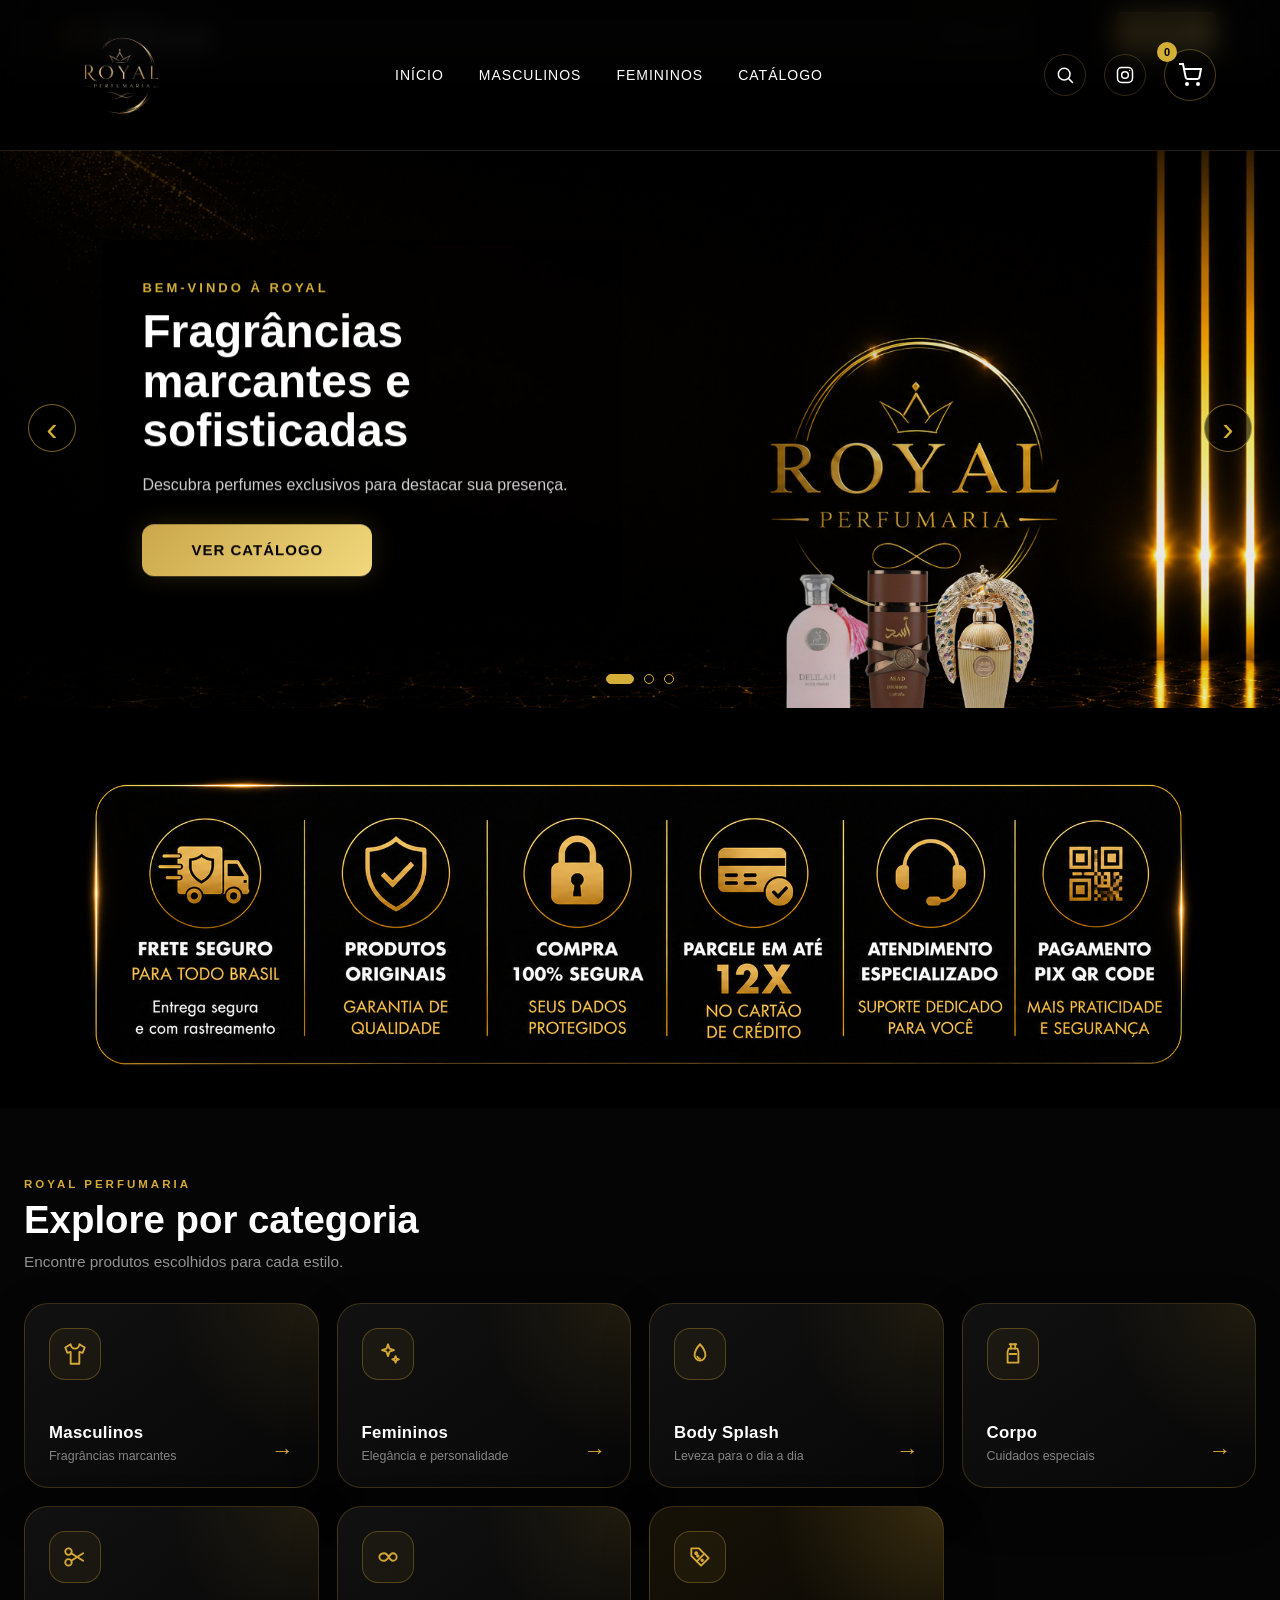
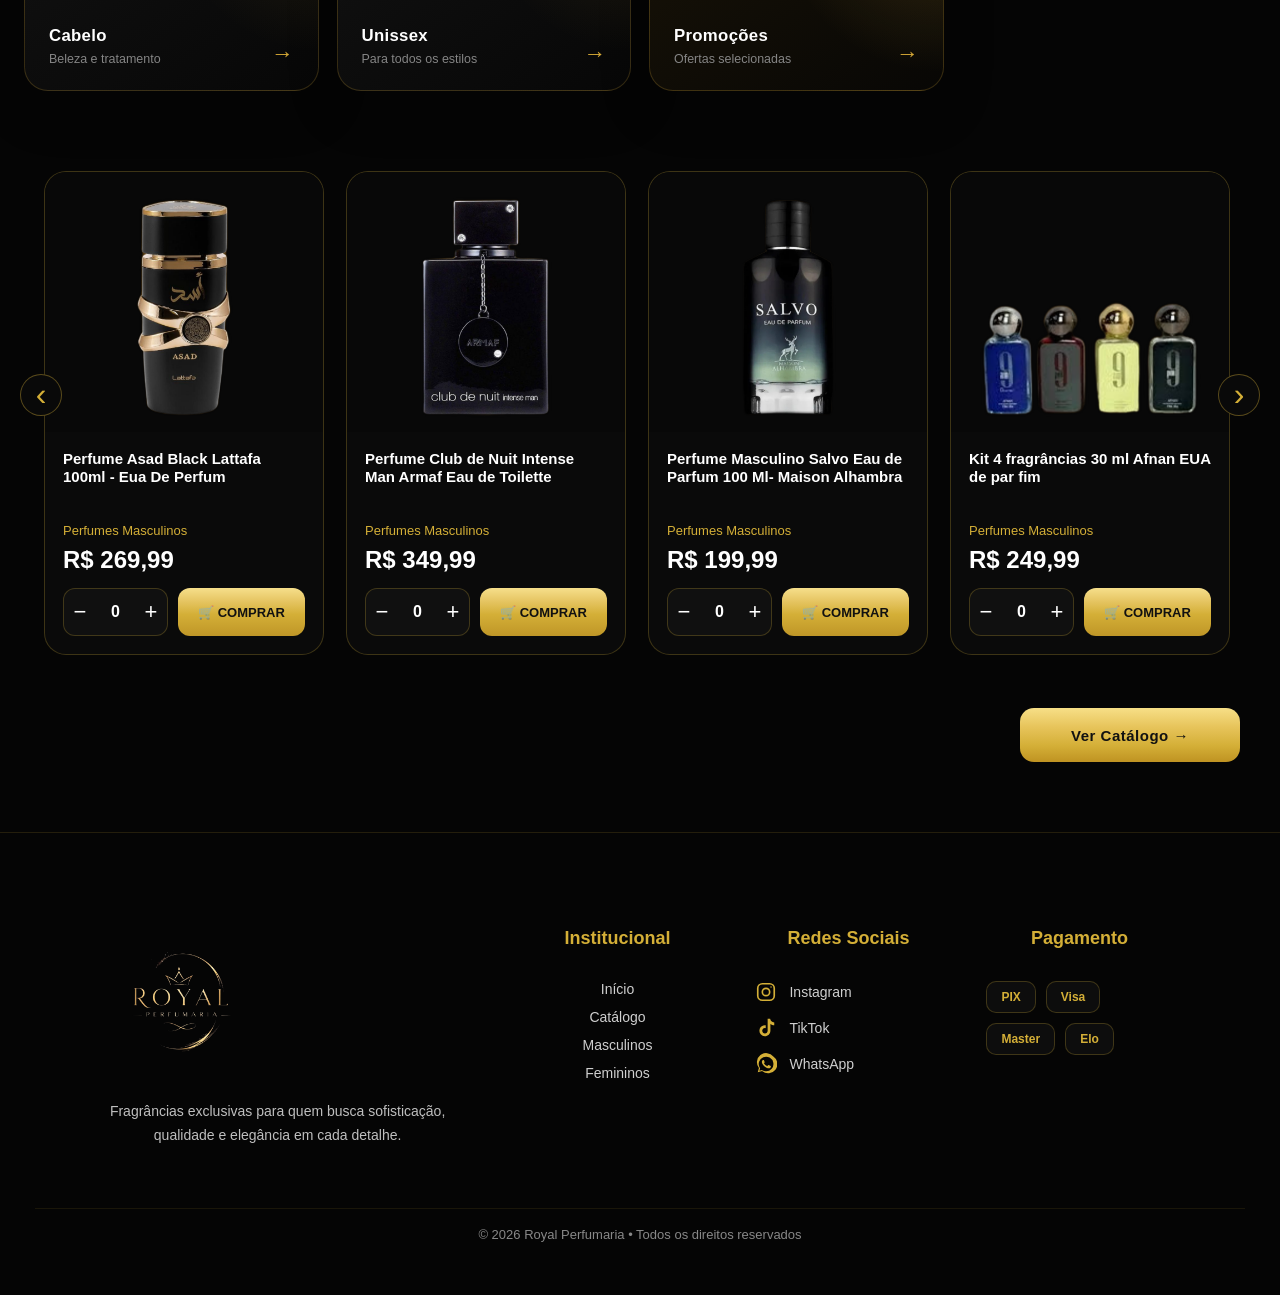
==== commit b694894a: "Moderniza seção de categorias com novo layout premium" ====
--- a/index.html
+++ b/index.html
@@ -170,45 +170,131 @@
 <section class="beneficios">
     <img src="benefícios.png" alt="Benefícios Royal Perfumaria">
 </section>
-
-<section class="categorias">
-    <h2>Categorias</h2>
-
-    <div class="categorias-grid">
-
-        <a href="catalogo.html?categoria=masculino" class="categoria-card">
-            <i class="fa-solid fa-bottle-water"></i>
-            <span>Masculinos</span>
-        </a>
-
-        <a href="catalogo.html?categoria=feminino" class="categoria-card">
-            <i class="fa-solid fa-droplet"></i>
-            <span>Femininos</span>
-        </a>
-
-        <a href="catalogo.html?categoria=body-splash" class="categoria-card">
-            <i class="fa-solid fa-spray-can-sparkles"></i>
-            <span>Body Splash</span>
-        </a>
-
-        <a href="catalogo.html?categoria=corpo" class="categoria-card">
-            <i class="fa-solid fa-pump-soap"></i>
-            <span>Corpo</span>
-        </a>
-
-        <a href="catalogo.html?categoria=cabelo" class="categoria-card">
-            <i class="fa-solid fa-wand-magic-sparkles"></i>
-            <span>Cabelo</span>
-        </a>
-
-        <a href="catalogo.html?categoria=unissex" class="categoria-card">
-            <i class="fa-solid fa-circle-plus"></i>
-            <span>Unissex</span>
-        </a>
-
-        <a href="catalogo.html?categoria=promocoes" class="categoria-card">
-            <i class="fa-solid fa-gift"></i>
-            <span>Promoções</span>
+<section class="categorias-modernas">
+    <div class="cabecalho-categorias">
+        <span class="categoria-destaque">ROYAL PERFUMARIA</span>
+        <h2>Explore por categoria</h2>
+        <p>Encontre produtos escolhidos para cada estilo.</p>
+    </div>
+
+    <div class="grid-categorias-modernas">
+
+        <a href="catalogo.html?categoria=masculinos" class="card-categoria-moderna">
+            <div class="icone-categoria">
+                <svg viewBox="0 0 24 24" aria-hidden="true">
+                    <path d="M16 3l5 3-2 5-3-1v11H8V10l-3 1-2-5 5-3a4 4 0 0 0 8 0Z"/>
+                </svg>
+            </div>
+
+            <div class="texto-categoria">
+                <strong>Masculinos</strong>
+                <span>Fragrâncias marcantes</span>
+            </div>
+
+            <span class="seta-categoria">→</span>
+        </a>
+
+        <a href="catalogo.html?categoria=femininos" class="card-categoria-moderna">
+            <div class="icone-categoria">
+                <svg viewBox="0 0 24 24" aria-hidden="true">
+                    <path d="m12 3 1.4 4.1L17.5 8.5l-4.1 1.4L12 14l-1.4-4.1-4.1-1.4 4.1-1.4L12 3Z"/>
+                    <path d="m19 14 .8 2.2L22 17l-2.2.8L19 20l-.8-2.2L16 17l2.2-.8L19 14Z"/>
+                </svg>
+            </div>
+
+            <div class="texto-categoria">
+                <strong>Femininos</strong>
+                <span>Elegância e personalidade</span>
+            </div>
+
+            <span class="seta-categoria">→</span>
+        </a>
+
+        <a href="catalogo.html?categoria=body-splash" class="card-categoria-moderna">
+            <div class="icone-categoria">
+                <svg viewBox="0 0 24 24" aria-hidden="true">
+                    <path d="M12 3s-5 5.4-5 10a5 5 0 0 0 10 0c0-4.6-5-10-5-10Z"/>
+                    <path d="M9.5 14.5a2.7 2.7 0 0 0 2.5 1.7"/>
+                </svg>
+            </div>
+
+            <div class="texto-categoria">
+                <strong>Body Splash</strong>
+                <span>Leveza para o dia a dia</span>
+            </div>
+
+            <span class="seta-categoria">→</span>
+        </a>
+
+        <a href="catalogo.html?categoria=corpo" class="card-categoria-moderna">
+            <div class="icone-categoria">
+                <svg viewBox="0 0 24 24" aria-hidden="true">
+                    <path d="M9 3h6"/>
+                    <path d="M10 3v4"/>
+                    <path d="M14 3v4"/>
+                    <path d="M8 7h8l1 3v10H7V10l1-3Z"/>
+                    <path d="M9 12h6"/>
+                </svg>
+            </div>
+
+            <div class="texto-categoria">
+                <strong>Corpo</strong>
+                <span>Cuidados especiais</span>
+            </div>
+
+            <span class="seta-categoria">→</span>
+        </a>
+
+        <a href="catalogo.html?categoria=cabelo" class="card-categoria-moderna">
+            <div class="icone-categoria">
+                <svg viewBox="0 0 24 24" aria-hidden="true">
+                    <circle cx="6" cy="7" r="3"/>
+                    <circle cx="6" cy="17" r="3"/>
+                    <path d="m8.5 8.5 11 7"/>
+                    <path d="m8.5 15.5 11-7"/>
+                </svg>
+            </div>
+
+            <div class="texto-categoria">
+                <strong>Cabelo</strong>
+                <span>Beleza e tratamento</span>
+            </div>
+
+            <span class="seta-categoria">→</span>
+        </a>
+
+        <a href="catalogo.html?categoria=unissex" class="card-categoria-moderna">
+            <div class="icone-categoria">
+                <svg viewBox="0 0 24 24" aria-hidden="true">
+                    <path d="M8.5 8.5c-2.5 0-4.5 1.6-4.5 3.5s2 3.5 4.5 3.5c4 0 4.5-7 8-7 2 0 3.5 1.6 3.5 3.5s-1.5 3.5-3.5 3.5c-3.5 0-4-7-8-7Z"/>
+                </svg>
+            </div>
+
+            <div class="texto-categoria">
+                <strong>Unissex</strong>
+                <span>Para todos os estilos</span>
+            </div>
+
+            <span class="seta-categoria">→</span>
+        </a>
+
+        <a href="catalogo.html?categoria=promocoes" class="card-categoria-moderna promocao">
+            <div class="icone-categoria">
+                <svg viewBox="0 0 24 24" aria-hidden="true">
+                    <path d="M20 13 13 20l-9-9V4h7l9 9Z"/>
+                    <circle cx="8.5" cy="8.5" r="1"/>
+                    <path d="m9 16 6-6"/>
+                    <circle cx="10" cy="11" r=".8"/>
+                    <circle cx="14" cy="15" r=".8"/>
+                </svg>
+            </div>
+
+            <div class="texto-categoria">
+                <strong>Promoções</strong>
+                <span>Ofertas selecionadas</span>
+            </div>
+
+            <span class="seta-categoria">→</span>
         </a>
 
     </div>
--- a/style.css
+++ b/style.css
@@ -2468,4 +2468,214 @@
         margin-top:12px;
     }
 
+}
+.categorias-modernas{
+    width:min(1400px, calc(100% - 48px));
+    margin:70px auto;
+}
+
+.cabecalho-categorias{
+    margin-bottom:32px;
+}
+
+.categoria-destaque{
+    display:block;
+    margin-bottom:9px;
+    color:#d6a936;
+    font-size:.72rem;
+    font-weight:800;
+    letter-spacing:3px;
+}
+
+.cabecalho-categorias h2{
+    margin:0;
+    color:#fff;
+    font-size:clamp(1.8rem, 3vw, 2.7rem);
+    line-height:1.1;
+}
+
+.cabecalho-categorias p{
+    margin:12px 0 0;
+    color:#929292;
+    font-size:.96rem;
+}
+
+.grid-categorias-modernas{
+    display:grid;
+    grid-template-columns:repeat(4, minmax(0, 1fr));
+    gap:18px;
+}
+
+.card-categoria-moderna{
+    position:relative;
+    min-height:185px;
+    display:flex;
+    flex-direction:column;
+    justify-content:space-between;
+    padding:24px;
+    overflow:hidden;
+    text-decoration:none;
+    color:#fff;
+    border:1px solid rgba(214,169,54,.22);
+    border-radius:24px;
+    background:
+        radial-gradient(
+            circle at top right,
+            rgba(214,169,54,.1),
+            transparent 42%
+        ),
+        linear-gradient(145deg, #111, #070707);
+    box-shadow:0 18px 50px rgba(0,0,0,.22);
+    transition:
+        transform .3s ease,
+        border-color .3s ease,
+        box-shadow .3s ease;
+}
+
+.card-categoria-moderna::before{
+    content:"";
+    position:absolute;
+    inset:0;
+    opacity:0;
+    background:linear-gradient(
+        135deg,
+        transparent,
+        rgba(214,169,54,.08)
+    );
+    transition:opacity .3s ease;
+}
+
+.card-categoria-moderna:hover{
+    transform:translateY(-7px);
+    border-color:rgba(214,169,54,.75);
+    box-shadow:
+        0 24px 60px rgba(0,0,0,.38),
+        0 0 30px rgba(214,169,54,.09);
+}
+
+.card-categoria-moderna:hover::before{
+    opacity:1;
+}
+
+.icone-categoria{
+    position:relative;
+    z-index:1;
+    width:52px;
+    height:52px;
+    display:grid;
+    place-items:center;
+    border:1px solid rgba(214,169,54,.32);
+    border-radius:16px;
+    background:rgba(214,169,54,.06);
+    transition:
+        transform .3s ease,
+        background .3s ease;
+}
+
+.icone-categoria svg{
+    width:26px;
+    height:26px;
+    fill:none;
+    stroke:#d6a936;
+    stroke-width:1.7;
+    stroke-linecap:round;
+    stroke-linejoin:round;
+}
+
+.card-categoria-moderna:hover .icone-categoria{
+    transform:translateY(-3px) scale(1.06);
+    background:rgba(214,169,54,.12);
+}
+
+.texto-categoria{
+    position:relative;
+    z-index:1;
+    display:flex;
+    flex-direction:column;
+    gap:6px;
+    padding-right:30px;
+}
+
+.texto-categoria strong{
+    color:#fff;
+    font-size:1.05rem;
+    letter-spacing:.3px;
+    transition:color .3s ease;
+}
+
+.texto-categoria span{
+    color:#858585;
+    font-size:.78rem;
+}
+
+.card-categoria-moderna:hover .texto-categoria strong{
+    color:#e7bd4f;
+}
+
+.seta-categoria{
+    position:absolute;
+    right:24px;
+    bottom:23px;
+    z-index:1;
+    color:#d6a936;
+    font-size:1.4rem;
+    transition:transform .3s ease;
+}
+
+.card-categoria-moderna:hover .seta-categoria{
+    transform:translateX(5px);
+}
+
+.card-categoria-moderna.promocao{
+    background:
+        radial-gradient(
+            circle at top right,
+            rgba(214,169,54,.2),
+            transparent 48%
+        ),
+        linear-gradient(145deg, #171207, #080705);
+}
+
+@media(max-width:1050px){
+    .grid-categorias-modernas{
+        grid-template-columns:repeat(3, minmax(0, 1fr));
+    }
+}
+
+@media(max-width:760px){
+    .categorias-modernas{
+        width:min(100% - 28px, 1400px);
+        margin:50px auto;
+    }
+
+    .grid-categorias-modernas{
+        grid-template-columns:repeat(2, minmax(0, 1fr));
+        gap:12px;
+    }
+
+    .card-categoria-moderna{
+        min-height:165px;
+        padding:18px;
+        border-radius:20px;
+    }
+
+    .icone-categoria{
+        width:46px;
+        height:46px;
+    }
+
+    .seta-categoria{
+        right:18px;
+        bottom:18px;
+    }
+}
+
+@media(max-width:420px){
+    .texto-categoria span{
+        display:none;
+    }
+
+    .card-categoria-moderna{
+        min-height:145px;
+    }
 }
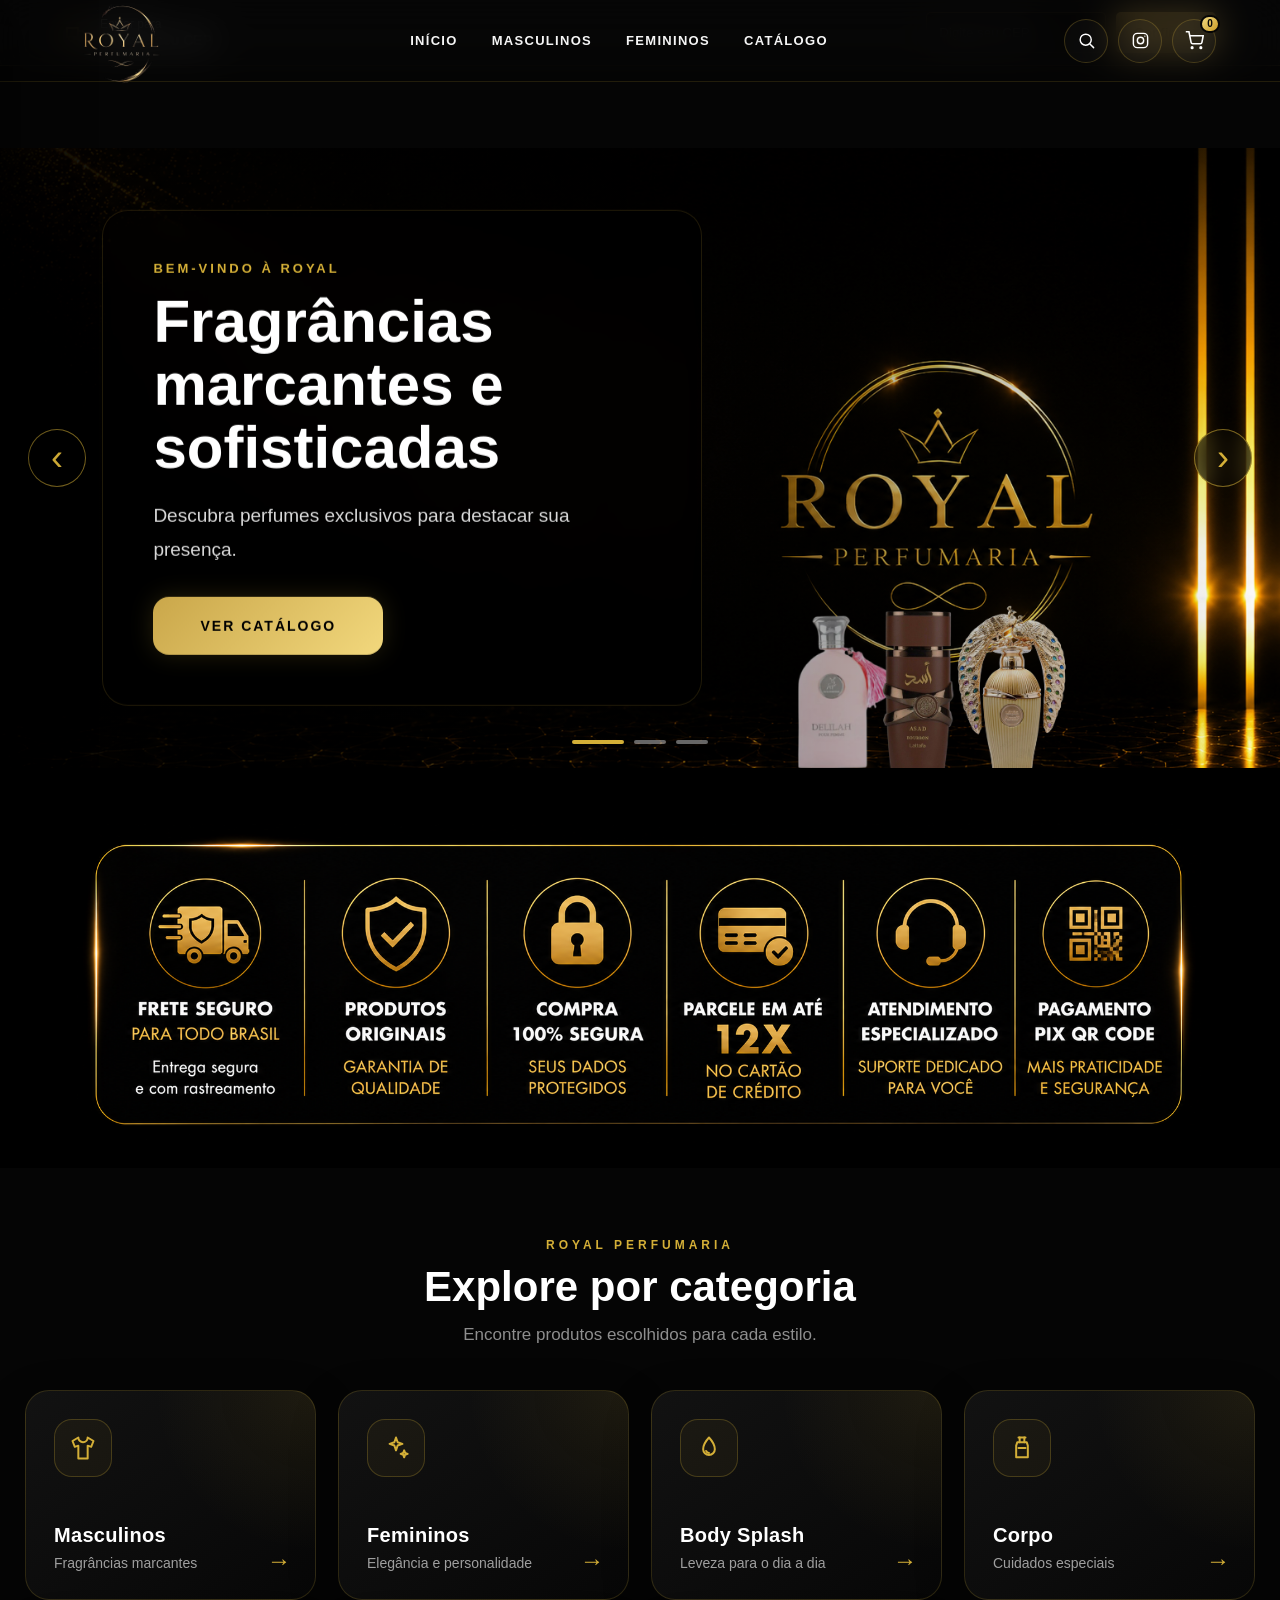
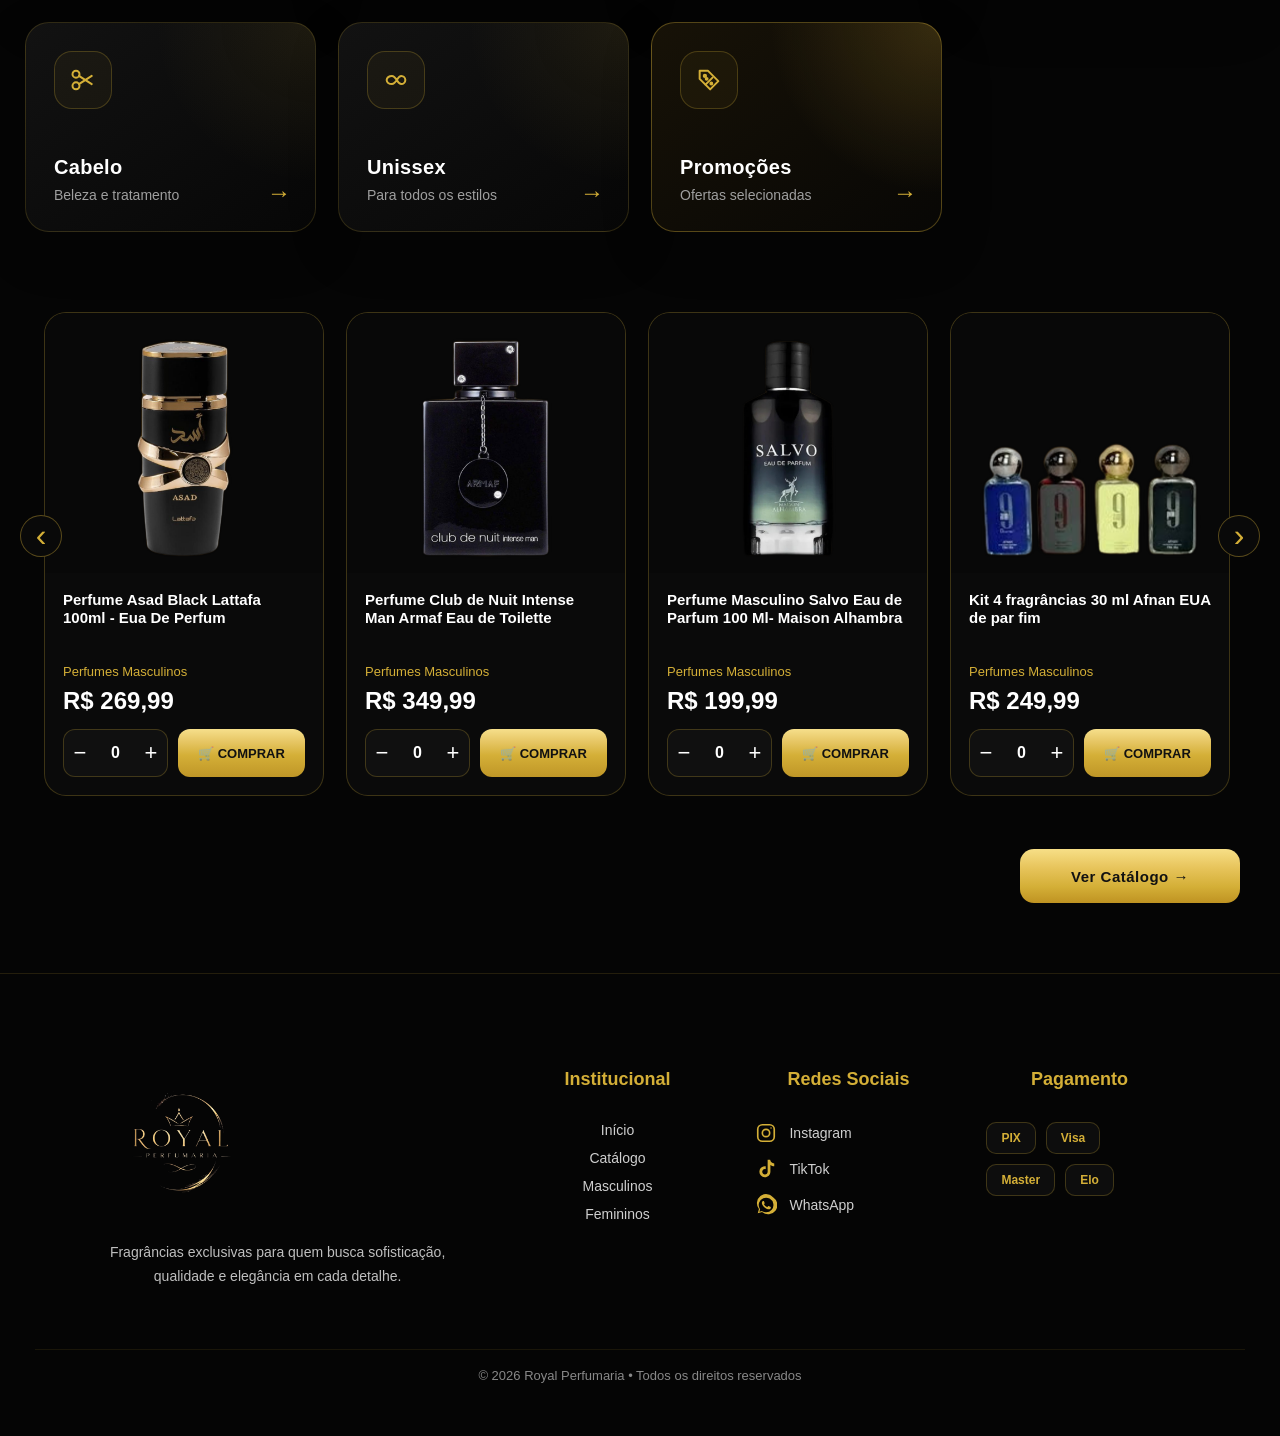
==== commit 5f4b63cc: "Corrige catálogo e responsividade" ====
--- a/index.html
+++ b/index.html
@@ -5,6 +5,11 @@
   <meta name="viewport" content="width=device-width, initial-scale=1.0">
   <title>Royal Perfumaria</title>
   <link rel="stylesheet" href="style.css">
+  <link rel="stylesheet" href="hero.css">
+  <link rel="stylesheet" href="header.css">
+  <link rel="stylesheet" href="categorias.css">
+
+
   
 </head>
 
@@ -21,6 +26,18 @@
     <a href="#">Femininos</a>
     <a href="/catalogo.html">Catálogo</a>
     </nav>
+
+    <button
+    class="btn-menu"
+    id="btnMenu"
+    type="button"
+    aria-label="Abrir menu">
+
+    <span></span>
+    <span></span>
+    <span></span>
+
+</button>
 
   <div class="icones">
 
@@ -69,6 +86,22 @@
 
 </div>
   </header>
+
+<nav class="menu-mobile" id="menuMobile">
+
+    <a href="index.html">Início</a>
+
+    <a href="catalogo.html">Catálogo</a>
+
+    <a href="catalogo.html?categoria=masculino">Masculinos</a>
+
+    <a href="catalogo.html?categoria=feminino">Femininos</a>
+
+    <a href="catalogo.html?categoria=promocoes">Promoções</a>
+
+</nav>
+
+<div class="overlay-menu" id="overlayMenu"></div>
 
 <section class="cep-bar">
   <div class="cep-info">
@@ -91,7 +124,7 @@
 
   <div class="cep-form">
     <input type="text" id="cepInput" placeholder="Digite seu CEP">
-    <button onclick="salvarCep()">Confirmar</button>
+    <button onclick="Cep()">Confirmar</button>
   </div>
 </section>
 
@@ -410,19 +443,6 @@
 
 </footer>
 
-<script>
-  function salvarCep() {
-    const cepInput = document.getElementById("cepInput");
-    const cepTexto = document.getElementById("cepTexto");
-
-    if (cepInput.value.trim() === "") {
-      alert("Digite um CEP válido.");
-      return;
-    }
-
-    cepTexto.textContent = cepInput.value;
-  }
-</script>
 <div class="modal-carrinho" id="modalCarrinho">
 
     <div class="modal-box">
@@ -451,6 +471,69 @@
     </div>
 
 </div>
+
+<script>
+const topo = document.querySelector(".topo");
+const btnMenu = document.getElementById("btnMenu");
+const menuMobile = document.getElementById("menuMobile");
+const overlayMenu = document.getElementById("overlayMenu");
+
+window.addEventListener("scroll", () => {
+    topo?.classList.toggle("rolagem", window.scrollY > 30);
+});
+
+if (btnMenu && menuMobile && overlayMenu) {
+
+    function fecharMenuMobile() {
+        btnMenu.classList.remove("ativo");
+        menuMobile.classList.remove("ativo");
+        overlayMenu.classList.remove("ativo");
+        document.body.style.overflow = "";
+    }
+
+    btnMenu.addEventListener("click", () => {
+        const aberto = menuMobile.classList.toggle("ativo");
+
+        btnMenu.classList.toggle("ativo", aberto);
+        overlayMenu.classList.toggle("ativo", aberto);
+
+        document.body.style.overflow = aberto ? "hidden" : "";
+    });
+
+    overlayMenu.addEventListener("click", fecharMenuMobile);
+
+    menuMobile.querySelectorAll("a").forEach(link => {
+        link.addEventListener("click", fecharMenuMobile);
+    });
+
+}
+
+window.addEventListener("scroll", () => {
+    topo.classList.toggle("rolagem", window.scrollY > 30);
+});
+
+function fecharMenuMobile() {
+    btnMenu.classList.remove("ativo");
+    menuMobile.classList.remove("ativo");
+    overlayMenu.classList.remove("ativo");
+    document.body.style.overflow = "";
+}
+
+btnMenu.addEventListener("click", () => {
+    const aberto = menuMobile.classList.toggle("ativo");
+
+    btnMenu.classList.toggle("ativo", aberto);
+    overlayMenu.classList.toggle("ativo", aberto);
+
+    document.body.style.overflow = aberto ? "hidden" : "";
+});
+
+overlayMenu.addEventListener("click", fecharMenuMobile);
+
+menuMobile.querySelectorAll("a").forEach(link => {
+    link.addEventListener("click", fecharMenuMobile);
+});
+</script>
 
 <script src="produtos.js"></script>
 <script src="js/carrinho.js"></script>
--- a/style.css
+++ b/style.css
@@ -15,94 +15,6 @@
   overflow-x: hidden;
 }
 
-/* TOPO */
-
-.topo {
-  width: 100%;
-  padding: 18px 5%;
-
-  background: rgba(0,0,0,0.82);
-
-  backdrop-filter: blur(12px);
-  -webkit-backdrop-filter: blur(12px);
-
-  border-bottom: 1px solid rgba(201,161,74,0.18);
-
-  display: flex;
-  align-items: center;
-  justify-content: space-between;
-
-  position: fixed;
-  top: 0;
-  left: 0;
-
-  z-index: 999;
-}
-
-.logo img {
-  width: 110px;
-  object-fit: contain;
-}
-
-/* MENU */
-
-.menu {
-  display: flex;
-  gap: 35px;
-}
-
-.menu a {
-  color: #ffffff;
-  text-decoration: none;
-
-  font-size: 14px;
-  text-transform: uppercase;
-  letter-spacing: 1px;
-
-  transition: 0.3s;
-}
-
-.menu a:hover {
-  color: #c9a14a;
-}
-
-/* ÍCONES */
-
-.icones {
-  display: flex;
-  align-items: center;
-  gap: 18px;
-}
-
-.top-icon {
-  width: 42px;
-  height: 42px;
-
-  display: flex;
-  align-items: center;
-  justify-content: center;
-
-  border: 1px solid rgba(201,161,74,0.25);
-  border-radius: 50%;
-
-  color: #ffffff;
-  text-decoration: none;
-
-  transition: 0.3s;
-}
-
-.top-icon svg {
-  width: 20px;
-  height: 20px;
-}
-
-.top-icon:hover {
-  color: #c9a14a;
-  border-color: #c9a14a;
-
-  transform: translateY(-2px);
-}
-
 /* BARRA CEP */
 
 .cep-bar {
@@ -189,18 +101,6 @@
 
 .cep-form button:hover {
   opacity: 0.9;
-}
-
-/* HERO */
-
-.hero-slider {
-  position: relative;
-  width: 100%;
-  height: 500px;
-
-  overflow: hidden;
-  margin-top: -95px;
-  padding-top: 95px;
 }
 
 .slide {
@@ -225,54 +125,33 @@
   object-position: center;
 }
 
-.slide::after {
-  content: "";
-
-  position: absolute;
-  inset: 0;
-
-  background:
-    linear-gradient(
-      to right,
-        rgba(0,0,0,0.82),
-        rgba(0,0,0,0.45),
-        rgba(0,0,0,0.05)
-
-      );
-}
-
-/* TEXTO HERO */
-
-.slide-texto {
-  position: absolute;
-  z-index: 5;
-
-  left: 7%;
-  top: 68%;
-
-  transform: translateY(-50%);
-
-  max-width: 520px;
-
-  padding: 40px;
-
-  background: linear-gradient(
-    to right,
-    rgba(0,0,0,0.78),
-    rgba(0,0,0,0.45),
-    transparent
-  );
-
-  .slide-texto p {
-  text-shadow: 0 2px 10px rgba(0,0,0,0.7);
-}
-
-
-  border-radius: 12px;
-
-  backdrop-filter: blur(2px);
-}
-
+.slide::after{
+    content:"";
+    position:absolute;
+    inset:0;
+
+    background:
+        linear-gradient(
+            90deg,
+            rgba(0,0,0,.92) 0%,
+            rgba(0,0,0,.72) 30%,
+            rgba(0,0,0,.30) 55%,
+            rgba(0,0,0,0) 100%
+        );
+}
+
+.slide-texto{
+    background:rgba(8,8,8,.25);
+    backdrop-filter:blur(8px);
+    -webkit-backdrop-filter:blur(8px);
+    border:1px solid rgba(212,175,55,.12);
+    border-radius:22px;
+    padding:42px;
+}
+
+.slide-texto p{
+    text-shadow:0 2px 10px rgba(0,0,0,.7);
+}
 .slide-texto span {
   display: block;
 
@@ -410,58 +289,6 @@
   background: #c9a14a;
 }
 
-/* CATEGORIAS */
-
-.categorias {
-  width: 90%;
-  margin: auto;
-
-  display: grid;
-  grid-template-columns: repeat(5, 1fr);
-
-  gap: 20px;
-
-  margin-top: -55px;
-
-  position: relative;
-  z-index: 20;
-}
-
-.categoria {
-  background: #0b0b0b;
-
-  border: 1px solid rgba(201,161,74,0.18);
-  border-radius: 10px;
-
-  padding: 30px 22px;
-
-  transition: 0.3s;
-
-  cursor: pointer;
-}
-
-.categoria:hover {
-  transform: translateY(-5px);
-
-  border-color: #c9a14a;
-}
-
-.categoria span {
-  font-size: 35px;
-  color: #c9a14a;
-}
-
-.categoria h3 {
-  margin-top: 18px;
-  margin-bottom: 10px;
-
-  font-size: 21px;
-}
-
-.categoria p {
-  color: #bcbcbc;
-  font-size: 14px;
-}
 
 /* PRODUTOS */
 
@@ -1972,16 +1799,6 @@
         top:-5px;
         right:-5px;
         font-size:10px;
-    }
-
-    .hero-catalogo{
-        margin-top:72px;
-    }
-
-    .hero-catalogo img{
-        min-height:145px;
-        object-fit:cover;
-        object-position:center;
     }
 
     .controles-catalogo{
@@ -2636,6 +2453,25 @@
         linear-gradient(145deg, #171207, #080705);
 }
 
+.overlay-menu{
+    position:fixed;
+    inset:0;
+
+    background:rgba(0,0,0,.55);
+
+    opacity:0;
+    visibility:hidden;
+
+    transition:.3s;
+
+    z-index:9998;
+}
+
+.overlay-menu.ativo{
+    opacity:1;
+    visibility:visible;
+}
+
 @media(max-width:1050px){
     .grid-categorias-modernas{
         grid-template-columns:repeat(3, minmax(0, 1fr));
@@ -2678,4 +2514,55 @@
     .card-categoria-moderna{
         min-height:145px;
     }
+}
+
+.btn-menu span{
+    width:24px;
+    height:2px;
+    background:#d4af37;
+    border-radius:10px;
+}
+
+.menu-mobile{
+    position:fixed;
+    top:0;
+    left:-300px;
+    width:280px;
+    height:100vh;
+    background:#080808;
+    border-right:1px solid rgba(212,175,55,.2);
+    padding:90px 30px;
+    display:flex;
+    flex-direction:column;
+    gap:22px;
+    transition:.35s;
+    z-index:99999;
+}
+
+.menu-mobile.ativo{
+    left:0;
+}
+
+.menu-mobile a{
+    color:#fff;
+    text-decoration:none;
+    font-size:16px;
+    font-weight:600;
+}
+
+.menu-mobile a:hover{
+    color:#d4af37;
+}
+
+
+@media(max-width:900px){
+
+    .btn-menu{
+        display:flex;
+    }
+
+    .menu{
+        display:none;
+    }
+
 }
--- a/hero.css
+++ b/hero.css
@@ -0,0 +1,195 @@
+/* =========================================================
+   ROYAL PERFUMARIA — HERO PREMIUM
+   Carregue este arquivo depois de style.css
+   ========================================================= */
+
+.hero-slider{
+    position:relative;
+    width:100%;
+    height:620px;
+    margin-top:82px;
+    overflow:hidden;
+    background:#000;
+}
+
+.slide{
+    position:absolute;
+    inset:0;
+    opacity:0;
+    visibility:hidden;
+    transition:opacity .7s ease, visibility .7s ease;
+}
+
+.slide.ativo{
+    opacity:1;
+    visibility:visible;
+}
+
+.slide img{
+    width:100%;
+    height:100%;
+    display:block;
+    object-fit:cover;
+    object-position:center;
+    transform:scale(1);
+    transition:transform 8s linear;
+}
+
+.slide.ativo img{
+    transform:scale(1.08);
+}
+
+.slide::after{
+    content:"";
+    position:absolute;
+    inset:0;
+    background:linear-gradient(90deg,rgba(0,0,0,.94) 0%,rgba(0,0,0,.78) 28%,rgba(0,0,0,.42) 55%,rgba(0,0,0,0) 100%);
+}
+
+.slide-texto{
+    position:absolute;
+    z-index:2;
+    top:50%;
+    left:8%;
+    width:min(600px, 82%);
+    padding:50px;
+    transform:translateY(-50%);
+    border:1px solid rgba(212,175,55,.15);
+    border-radius:26px;
+    background:rgba(0,0,0,.28);
+    -webkit-backdrop-filter:blur(12px);
+    backdrop-filter:blur(12px);
+    animation:entradaHero .8s ease;
+}
+
+.slide-texto span{
+    display:block;
+    margin-bottom:14px;
+    color:#d4af37;
+    font-size:13px;
+    font-weight:800;
+    letter-spacing:3px;
+    text-transform:uppercase;
+}
+
+.slide-texto h1{
+    margin-bottom:20px;
+    color:#fff;
+    font-size:clamp(42px, 5vw, 60px);
+    font-weight:800;
+    line-height:1.05;
+}
+
+.slide-texto p{
+    margin-bottom:30px;
+    color:#d9d9d9;
+    font-size:19px;
+    line-height:1.8;
+    text-shadow:0 2px 12px rgba(0,0,0,.7);
+}
+
+.btn-catalogo{
+    display:inline-flex;
+    align-items:center;
+    justify-content:center;
+    min-width:210px;
+    height:58px;
+    padding:0 36px;
+    border-radius:16px;
+    background:linear-gradient(135deg,#caa74a,#f2d87d);
+    box-shadow:0 0 25px rgba(212,175,55,.18);
+    color:#000;
+    font-size:14px;
+    font-weight:800;
+    letter-spacing:2px;
+    text-decoration:none;
+    text-transform:uppercase;
+    transition:transform .3s ease, box-shadow .3s ease, background .3s ease;
+}
+
+.btn-catalogo:hover{
+    transform:translateY(-3px) scale(1.02);
+    background:linear-gradient(135deg,#d8b85a,#ffe59a);
+    box-shadow:0 12px 32px rgba(212,175,55,.3);
+}
+
+.slide-btn{
+    position:absolute;
+    z-index:20;
+    top:50%;
+    width:58px;
+    height:58px;
+    transform:translateY(-50%);
+    border:1px solid rgba(212,175,55,.55);
+    border-radius:50%;
+    background:rgba(0,0,0,.5);
+    -webkit-backdrop-filter:blur(12px);
+    backdrop-filter:blur(12px);
+    color:#d4af37;
+    font-size:36px;
+    line-height:1;
+    cursor:pointer;
+    transition:transform .25s ease, background .25s ease, color .25s ease;
+}
+
+.slide-btn:hover{
+    transform:translateY(-50%) scale(1.08);
+    background:#d4af37;
+    color:#000;
+}
+
+.slide-btn.prev{left:28px;}
+.slide-btn.next{right:28px;}
+
+.slide-dots{
+    position:absolute;
+    z-index:20;
+    bottom:24px;
+    left:50%;
+    display:flex;
+    gap:10px;
+    transform:translateX(-50%);
+}
+
+.dot{
+    width:32px;
+    height:4px;
+    padding:0;
+    border:0;
+    border-radius:999px;
+    background:rgba(255,255,255,.4);
+    cursor:pointer;
+    transition:width .3s ease, background .3s ease;
+}
+
+.dot.ativo{
+    width:52px;
+    background:#d4af37;
+}
+
+@keyframes entradaHero{
+    from{opacity:0;transform:translateY(-50%) translateX(-35px);}
+    to{opacity:1;transform:translateY(-50%) translateX(0);}
+}
+
+@media(max-width:900px){
+    .hero-slider{height:520px;margin-top:72px;}
+    .slide-texto{left:5%;width:min(560px, 88%);padding:36px;}
+    .slide-texto p{font-size:16px;}
+}
+
+@media(max-width:600px){
+    .hero-slider{height:470px;}
+    .slide::after{background:linear-gradient(90deg,rgba(0,0,0,.92),rgba(0,0,0,.58));}
+    .slide-texto{left:18px;width:calc(100% - 36px);padding:26px 22px;border-radius:20px;}
+    .slide-texto span{font-size:10px;letter-spacing:2px;}
+    .slide-texto h1{font-size:30px;}
+    .slide-texto p{margin-bottom:22px;font-size:14px;line-height:1.55;}
+    .btn-catalogo{min-width:0;width:100%;height:50px;padding:0 18px;border-radius:12px;font-size:11px;letter-spacing:1.2px;}
+    .slide-btn{width:38px;height:38px;font-size:27px;}
+    .slide-btn.prev{left:8px;}
+    .slide-btn.next{right:8px;}
+    .slide-dots{bottom:15px;}
+    .dot{width:22px;}
+    .dot.ativo{width:38px;}
+}
--- a/header.css
+++ b/header.css
@@ -0,0 +1,425 @@
+/* =========================================================
+   ROYAL PERFUMARIA — HEADER PREMIUM
+   ========================================================= */
+
+.topo{
+    width:100%;
+    height:82px;
+    padding:0 5%;
+
+    display:flex;
+    align-items:center;
+    justify-content:space-between;
+    gap:28px;
+
+    position:fixed;
+    top:0;
+    left:0;
+    z-index:9999;
+
+    background:rgba(5,5,5,.72);
+
+    -webkit-backdrop-filter:blur(18px);
+    backdrop-filter:blur(18px);
+
+    border-bottom:1px solid rgba(212,175,55,.14);
+
+    transition:
+        background .3s ease,
+        box-shadow .3s ease,
+        border-color .3s ease;
+}
+
+.topo.rolagem{
+    background:rgba(5,5,5,.94);
+    border-bottom-color:rgba(212,175,55,.28);
+    box-shadow:0 15px 45px rgba(0,0,0,.4);
+}
+
+/* LOGO */
+
+.logo{
+    display:flex;
+    align-items:center;
+    flex-shrink:0;
+}
+
+.logo img{
+    width:110px;
+    height:auto;
+    display:block;
+    object-fit:contain;
+    transition:transform .3s ease;
+}
+
+.logo img:hover{
+    transform:scale(1.04);
+}
+
+/* MENU DESKTOP */
+
+.menu{
+    display:flex;
+    align-items:center;
+    justify-content:center;
+    gap:34px;
+    margin-left:auto;
+    margin-right:auto;
+}
+
+.menu a{
+    position:relative;
+
+    color:#f5f5f5;
+    text-decoration:none;
+
+    font-size:13px;
+    font-weight:700;
+    letter-spacing:1.3px;
+    text-transform:uppercase;
+
+    transition:color .25s ease;
+}
+
+.menu a::after{
+    content:"";
+    position:absolute;
+
+    left:0;
+    bottom:-9px;
+
+    width:0;
+    height:2px;
+
+    border-radius:999px;
+
+    background:linear-gradient(
+        90deg,
+        #c69b2d,
+        #f0d77a
+    );
+
+    transition:width .3s ease;
+}
+
+.menu a:hover{
+    color:#d4af37;
+}
+
+.menu a:hover::after{
+    width:100%;
+}
+
+/* ÍCONES */
+
+.icones{
+    display:flex;
+    align-items:center;
+    gap:10px;
+    flex-shrink:0;
+}
+
+.top-icon,
+.btn-carrinho{
+    width:44px;
+    height:44px;
+
+    display:flex;
+    align-items:center;
+    justify-content:center;
+
+    flex-shrink:0;
+
+    border:1px solid rgba(212,175,55,.24);
+    border-radius:50%;
+
+    background:rgba(255,255,255,.025);
+
+    color:#fff;
+    text-decoration:none;
+
+    cursor:pointer;
+
+    transition:
+        transform .25s ease,
+        color .25s ease,
+        border-color .25s ease,
+        background .25s ease,
+        box-shadow .25s ease;
+}
+
+.top-icon svg,
+.btn-carrinho svg{
+    width:19px;
+    height:19px;
+}
+
+.top-icon:hover,
+.btn-carrinho:hover{
+    transform:translateY(-2px);
+
+    color:#d4af37;
+
+    border-color:rgba(212,175,55,.75);
+
+    background:rgba(212,175,55,.07);
+
+    box-shadow:0 8px 22px rgba(0,0,0,.28);
+}
+
+/* CONTADOR DO CARRINHO */
+
+.btn-carrinho{
+    position:relative;
+    padding:0;
+}
+
+.contador-carrinho{
+    position:absolute;
+
+    top:-5px;
+    right:-5px;
+    left:auto;
+
+    min-width:18px;
+    height:18px;
+
+    padding:0 5px;
+
+    display:flex;
+    align-items:center;
+    justify-content:center;
+
+    border:2px solid #050505;
+    border-radius:999px;
+
+    background:linear-gradient(
+        135deg,
+        #f3db82,
+        #c99a25
+    );
+
+    color:#080808;
+
+    font-size:10px;
+    font-weight:900;
+}
+
+/* BOTÃO MOBILE */
+
+.btn-menu{
+    display:none;
+
+    width:44px;
+    height:44px;
+
+    padding:0;
+
+    flex-direction:column;
+    align-items:center;
+    justify-content:center;
+    gap:5px;
+
+    border:1px solid rgba(212,175,55,.24);
+    border-radius:50%;
+
+    background:rgba(255,255,255,.025);
+
+    cursor:pointer;
+
+    transition:.25s ease;
+}
+
+.btn-menu span{
+    width:20px;
+    height:2px;
+
+    display:block;
+
+    border-radius:999px;
+
+    background:#d4af37;
+
+    transition:
+        transform .3s ease,
+        opacity .3s ease;
+}
+
+.btn-menu.ativo span:nth-child(1){
+    transform:translateY(7px) rotate(45deg);
+}
+
+.btn-menu.ativo span:nth-child(2){
+    opacity:0;
+}
+
+.btn-menu.ativo span:nth-child(3){
+    transform:translateY(-7px) rotate(-45deg);
+}
+
+/* MENU MOBILE */
+
+.menu-mobile{
+    position:fixed;
+
+    top:0;
+    left:-310px;
+
+    width:min(300px, 84vw);
+    height:100vh;
+
+    padding:110px 30px 40px;
+
+    display:flex;
+    flex-direction:column;
+    gap:8px;
+
+    background:
+        radial-gradient(
+            circle at top left,
+            rgba(212,175,55,.09),
+            transparent 35%
+        ),
+        #080808;
+
+    border-right:1px solid rgba(212,175,55,.2);
+
+    box-shadow:20px 0 60px rgba(0,0,0,.55);
+
+    z-index:10001;
+
+    transition:left .35s ease;
+}
+
+.menu-mobile.ativo{
+    left:0;
+}
+
+.menu-mobile a{
+    padding:14px 0;
+
+    border-bottom:1px solid rgba(255,255,255,.06);
+
+    color:#f2f2f2;
+    text-decoration:none;
+
+    font-size:15px;
+    font-weight:700;
+    letter-spacing:.8px;
+    text-transform:uppercase;
+
+    transition:
+        color .25s ease,
+        padding-left .25s ease;
+}
+
+.menu-mobile a:hover{
+    color:#d4af37;
+    padding-left:8px;
+}
+
+/* OVERLAY */
+
+.overlay-menu{
+    position:fixed;
+    inset:0;
+
+    opacity:0;
+    visibility:hidden;
+
+    background:rgba(0,0,0,.64);
+
+    -webkit-backdrop-filter:blur(4px);
+    backdrop-filter:blur(4px);
+
+    z-index:10000;
+
+    transition:
+        opacity .3s ease,
+        visibility .3s ease;
+}
+
+.overlay-menu.ativo{
+    opacity:1;
+    visibility:visible;
+}
+
+/* TABLET */
+
+@media(max-width:1050px){
+
+    .menu{
+        gap:22px;
+    }
+
+    .menu a{
+        font-size:12px;
+    }
+
+}
+
+/* MOBILE */
+
+@media(max-width:900px){
+
+    .topo{
+        height:72px;
+        padding:0 14px;
+        gap:10px;
+    }
+
+    .btn-menu{
+        display:flex;
+    }
+
+    .menu{
+        display:none;
+    }
+
+    .logo{
+        margin-right:auto;
+    }
+
+    .logo img{
+        width:82px;
+    }
+
+    .icones{
+        gap:7px;
+    }
+
+    .top-icon,
+    .btn-carrinho,
+    .btn-menu{
+        width:40px;
+        height:40px;
+    }
+
+    .top-icon svg,
+    .btn-carrinho svg{
+        width:18px;
+        height:18px;
+    }
+
+}
+
+/* CELULARES PEQUENOS */
+
+@media(max-width:390px){
+
+    .topo{
+        padding:0 10px;
+    }
+
+    .logo img{
+        width:72px;
+    }
+
+    .top-icon,
+    .btn-carrinho,
+    .btn-menu{
+        width:37px;
+        height:37px;
+    }
+
+}
--- a/categorias.css
+++ b/categorias.css
@@ -0,0 +1,258 @@
+/* =========================================================
+   ROYAL PERFUMARIA
+   CATEGORIAS
+   ========================================================= */
+
+.categorias-modernas{
+    width:min(1400px,calc(100% - 50px));
+    margin:70px auto;
+}
+
+.cabecalho-categorias{
+    text-align:center;
+    margin-bottom:45px;
+}
+
+.categoria-destaque{
+    display:block;
+    margin-bottom:12px;
+
+    color:#d4af37;
+
+    font-size:12px;
+    font-weight:800;
+
+    letter-spacing:4px;
+
+    text-transform:uppercase;
+}
+
+.cabecalho-categorias h2{
+
+    color:#fff;
+
+    font-size:42px;
+
+    margin-bottom:15px;
+
+}
+
+.cabecalho-categorias p{
+
+    color:#8e8e8e;
+
+    font-size:17px;
+
+}
+
+.grid-categorias-modernas{
+
+    display:grid;
+
+    grid-template-columns:repeat(4,1fr);
+
+    gap:22px;
+
+}
+
+/* CARD */
+
+.card-categoria-moderna{
+
+    position:relative;
+
+    overflow:hidden;
+
+    display:flex;
+
+    flex-direction:column;
+
+    justify-content:space-between;
+
+    min-height:210px;
+
+    padding:28px;
+
+    text-decoration:none;
+
+    border-radius:24px;
+
+    color:#fff;
+
+    border:1px solid rgba(212,175,55,.18);
+
+    background:
+
+    radial-gradient(
+
+        circle at top right,
+
+        rgba(212,175,55,.09),
+
+        transparent 45%
+
+    ),
+
+    linear-gradient(
+
+        145deg,
+
+        #121212,
+
+        #070707
+
+    );
+
+    transition:
+        .35s;
+
+}
+
+.card-categoria-moderna:hover{
+
+    transform:
+        translateY(-8px);
+
+    border-color:#d4af37;
+
+    box-shadow:
+
+        0 18px 45px rgba(0,0,0,.45),
+
+        0 0 30px rgba(212,175,55,.10);
+
+}
+
+.icone-categoria{
+
+    width:58px;
+
+    height:58px;
+
+    display:flex;
+
+    align-items:center;
+
+    justify-content:center;
+
+    border-radius:18px;
+
+    border:1px solid rgba(212,175,55,.25);
+
+    background:rgba(212,175,55,.05);
+
+}
+
+.icone-categoria svg{
+
+    width:28px;
+
+    height:28px;
+
+    stroke:#d4af37;
+
+}
+
+.texto-categoria{
+
+    display:flex;
+
+    flex-direction:column;
+
+    gap:8px;
+
+}
+
+.texto-categoria strong{
+
+    font-size:20px;
+
+    font-weight:700;
+
+}
+
+.texto-categoria span{
+
+    color:#9f9f9f;
+
+    font-size:14px;
+
+}
+
+.seta-categoria{
+
+    position:absolute;
+
+    right:24px;
+
+    bottom:24px;
+
+    font-size:24px;
+
+    color:#d4af37;
+
+    transition:.3s;
+
+}
+
+.card-categoria-moderna:hover .seta-categoria{
+
+    transform:translateX(6px);
+
+}
+
+/* PROMOÇÃO */
+
+.card-categoria-moderna.promocao{
+
+    border-color:rgba(212,175,55,.35);
+
+}
+
+/* RESPONSIVO */
+
+@media(max-width:1000px){
+
+.grid-categorias-modernas{
+
+grid-template-columns:repeat(3,1fr);
+
+}
+
+}
+
+@media(max-width:760px){
+
+.grid-categorias-modernas{
+
+grid-template-columns:repeat(2,1fr);
+
+gap:14px;
+
+}
+
+.card-categoria-moderna{
+
+min-height:170px;
+
+padding:20px;
+
+}
+
+.cabecalho-categorias h2{
+
+font-size:34px;
+
+}
+
+}
+
+@media(max-width:430px){
+
+.grid-categorias-modernas{
+
+grid-template-columns:1fr;
+
+}
+
+}
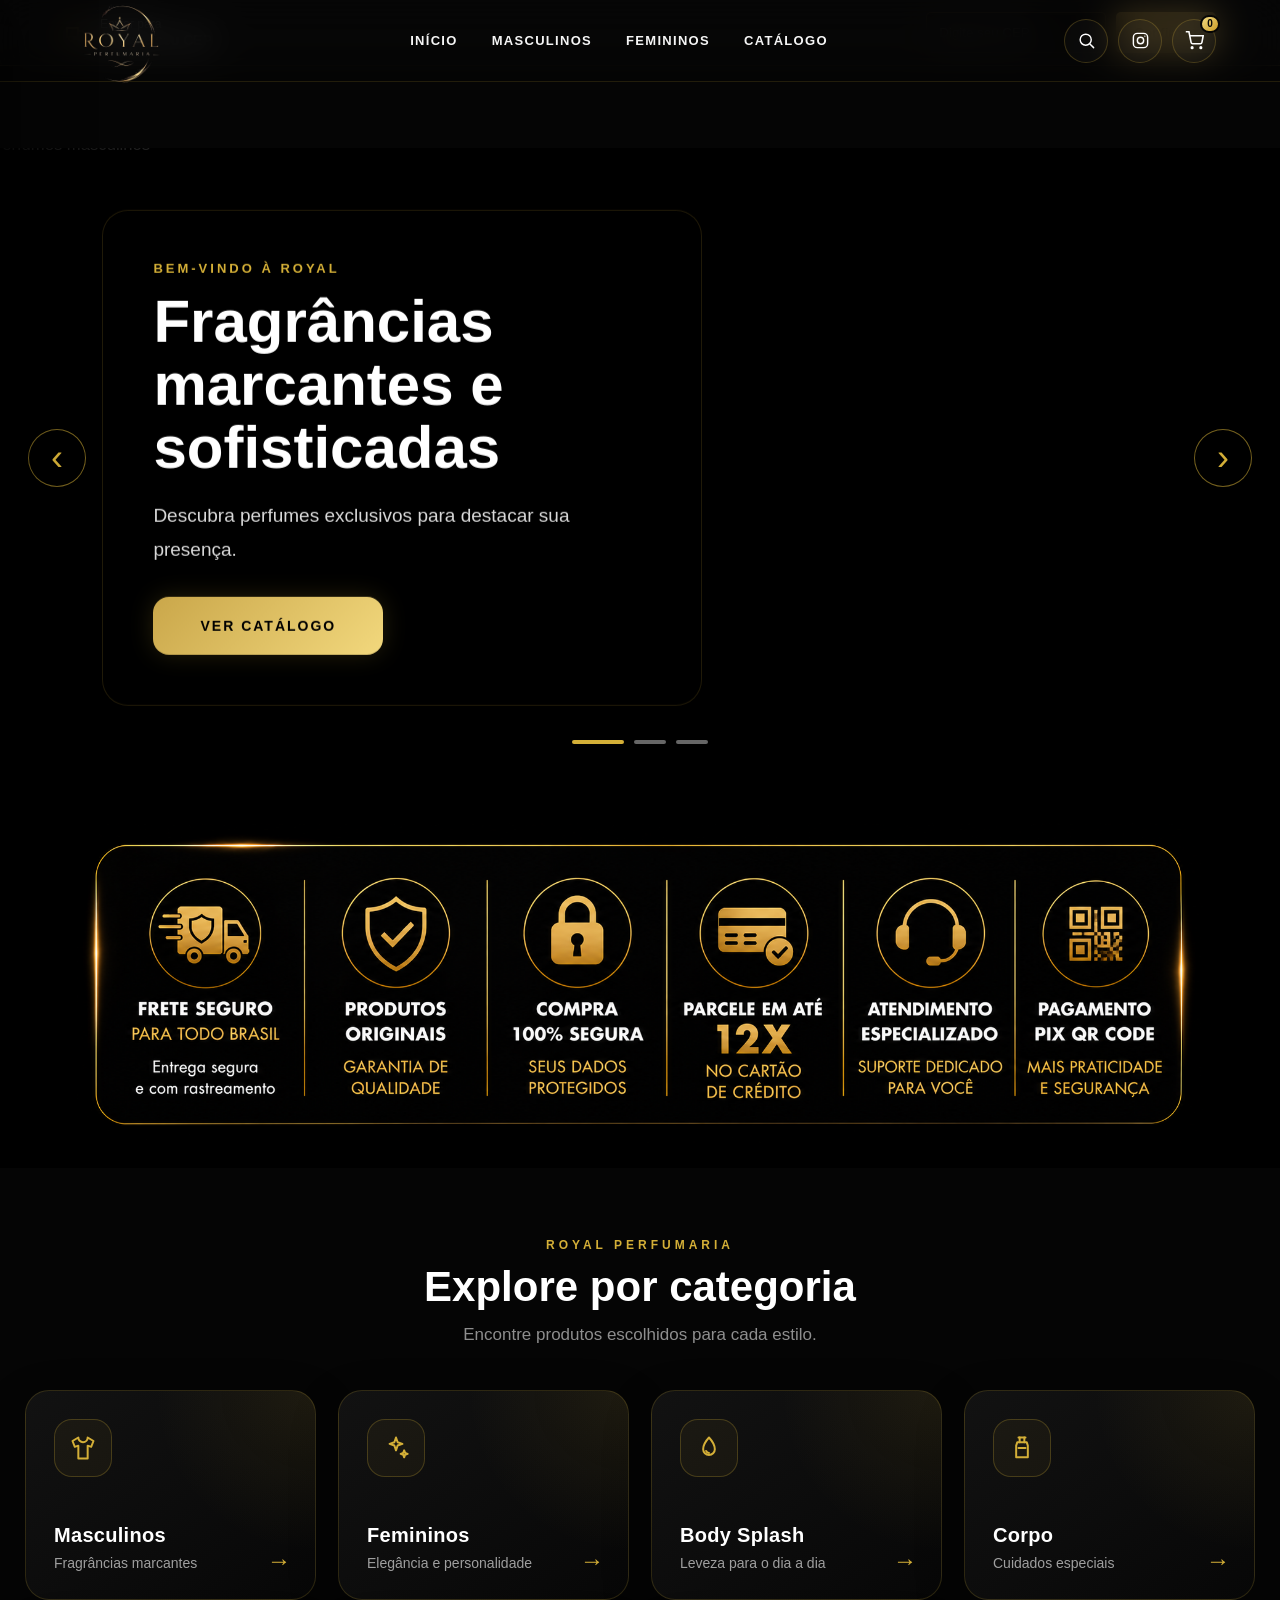
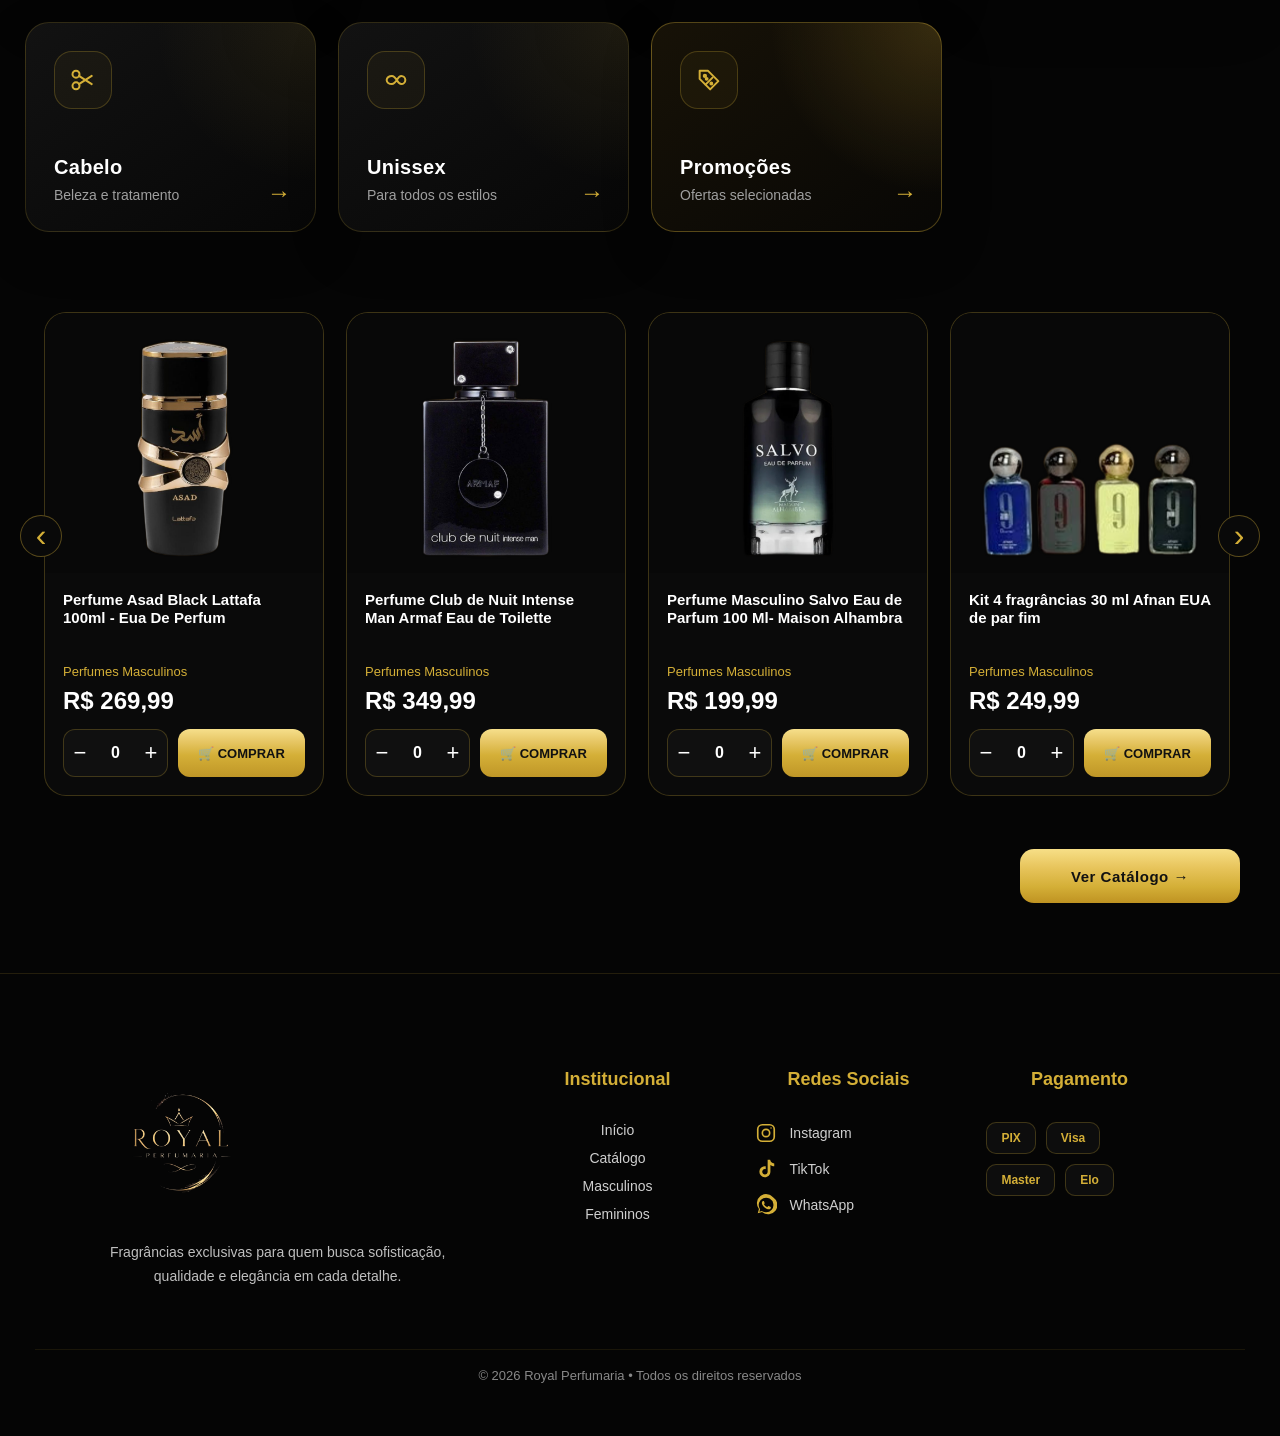
==== commit 494af5dd: "Ajusta hero responsiva com suporte a imagens mobile" ====
--- a/index.html
+++ b/index.html
@@ -128,10 +128,19 @@
   </div>
 </section>
 
+
 <section class="hero-slider" id="heroSlider">
-
-    <div class="slide ativo">
-        <img src="b1.png" alt="Royal Perfumaria">
+ <div class="slide ativo">
+
+    <picture>
+    <source
+        media="(max-width:768px)"
+        srcset="b1-mobile.png">
+
+    <img
+        src="b1-desktop.png"
+        alt="Perfumes masculinos">
+</picture>
 
         <div class="slide-texto">
             <span>BEM-VINDO À ROYAL</span>
@@ -149,8 +158,15 @@
     </div>
 
     <div class="slide">
-        <img src="b2.png" alt="Perfumes masculinos">
-
+        <picture>
+    <source
+        media="(max-width:768px)"
+        srcset="b2-mobile.png">
+
+    <img
+        src="b2-desktop.png"
+        alt="Perfumes masculinos">
+</picture>
         <div class="slide-texto">
             <span>PERFUMES MASCULINOS</span>
 
@@ -167,8 +183,15 @@
     </div>
 
     <div class="slide">
-        <img src="b3.png" alt="Perfumes femininos">
-
+        <picture>
+    <source
+        media="(max-width:768px)"
+        srcset="b3-mobile.png">
+
+    <img
+        src="b3-desktop.png"
+        alt="Perfumes masculinos">
+</picture>
         <div class="slide-texto">
             <span>PERFUMES FEMININOS</span>
 
--- a/style.css
+++ b/style.css
@@ -1457,12 +1457,17 @@
     visibility:visible;
 }
 
-.slide img{
+.slide picture{
+    display:block;
+    width:100%;
+    height:100%;
+}
+
+.slide picture img{
     width:100%;
     height:100%;
     display:block;
     object-fit:cover;
-    object-position:center;
 }
 
 .slide::after{
@@ -1588,41 +1593,67 @@
 }
 
 @media(max-width:768px){
-    .hero-slider{
-        height:470px;
-        margin-top:72px;
-    }
-
-    .slide img{
-        object-position:center;
-    }
-
-    .slide::after{
-        background:linear-gradient(
-            90deg,
-            rgba(0,0,0,.9),
-            rgba(0,0,0,.5)
-        );
-    }
-
-    .slide-texto{
-        left:24px;
-        width:calc(100% - 48px);
-    }
-
-    .slide-texto h1{
-        font-size:30px;
-    }
-
-    .slide-texto p{
-        font-size:14px;
-    }
-
-    .slide-btn{
-        width:38px;
-        height:38px;
-        font-size:28px;
-    }
+    @media (max-width:768px){
+
+.hero-slider{
+    height:340px;
+    margin-top:72px;
+}
+
+.slide img{
+    object-fit:cover;
+    object-position:65% center;
+}
+
+.slide::after{
+    background:linear-gradient(
+        90deg,
+        rgba(0,0,0,.88) 0%,
+        rgba(0,0,0,.55) 55%,
+        rgba(0,0,0,.15) 100%
+    );
+}
+
+.slide-texto{
+    left:20px;
+    right:20px;
+    width:auto;
+    max-width:260px;
+}
+
+.slide-texto span{
+    font-size:10px;
+    letter-spacing:2px;
+    margin-bottom:8px;
+}
+
+.slide-texto h1{
+    font-size:24px;
+    line-height:1.15;
+    margin-bottom:10px;
+}
+
+.slide-texto p{
+    font-size:13px;
+    line-height:1.45;
+    margin-bottom:18px;
+}
+
+.btn-catalogo{
+    width:170px;
+    height:44px;
+    font-size:11px;
+}
+
+.slide-btn{
+    display:none;
+}
+
+.slide-dots{
+    bottom:10px;
+}
+
+}
 
     .slide-btn.prev{
         left:8px;
--- a/hero.css
+++ b/hero.css
@@ -1,195 +1,400 @@
-/* =========================================================
-   ROYAL PERFUMARIA — HERO PREMIUM
-   Carregue este arquivo depois de style.css
-   ========================================================= */
-
-.hero-slider{
-    position:relative;
-    width:100%;
-    height:620px;
-    margin-top:82px;
-    overflow:hidden;
-    background:#000;
-}
-
-.slide{
-    position:absolute;
-    inset:0;
-    opacity:0;
-    visibility:hidden;
-    transition:opacity .7s ease, visibility .7s ease;
-}
-
-.slide.ativo{
-    opacity:1;
-    visibility:visible;
-}
-
-.slide img{
-    width:100%;
-    height:100%;
-    display:block;
-    object-fit:cover;
-    object-position:center;
-    transform:scale(1);
-    transition:transform 8s linear;
-}
-
-.slide.ativo img{
-    transform:scale(1.08);
-}
-
-.slide::after{
-    content:"";
-    position:absolute;
-    inset:0;
-    background:linear-gradient(90deg,rgba(0,0,0,.94) 0%,rgba(0,0,0,.78) 28%,rgba(0,0,0,.42) 55%,rgba(0,0,0,0) 100%);
-}
-
-.slide-texto{
-    position:absolute;
-    z-index:2;
-    top:50%;
-    left:8%;
-    width:min(600px, 82%);
-    padding:50px;
-    transform:translateY(-50%);
-    border:1px solid rgba(212,175,55,.15);
-    border-radius:26px;
-    background:rgba(0,0,0,.28);
-    -webkit-backdrop-filter:blur(12px);
-    backdrop-filter:blur(12px);
-    animation:entradaHero .8s ease;
-}
-
-.slide-texto span{
-    display:block;
-    margin-bottom:14px;
-    color:#d4af37;
-    font-size:13px;
-    font-weight:800;
-    letter-spacing:3px;
-    text-transform:uppercase;
-}
-
-.slide-texto h1{
-    margin-bottom:20px;
-    color:#fff;
-    font-size:clamp(42px, 5vw, 60px);
-    font-weight:800;
-    line-height:1.05;
-}
-
-.slide-texto p{
-    margin-bottom:30px;
-    color:#d9d9d9;
-    font-size:19px;
-    line-height:1.8;
-    text-shadow:0 2px 12px rgba(0,0,0,.7);
-}
-
-.btn-catalogo{
-    display:inline-flex;
-    align-items:center;
-    justify-content:center;
-    min-width:210px;
-    height:58px;
-    padding:0 36px;
-    border-radius:16px;
-    background:linear-gradient(135deg,#caa74a,#f2d87d);
-    box-shadow:0 0 25px rgba(212,175,55,.18);
-    color:#000;
-    font-size:14px;
-    font-weight:800;
-    letter-spacing:2px;
-    text-decoration:none;
-    text-transform:uppercase;
-    transition:transform .3s ease, box-shadow .3s ease, background .3s ease;
-}
-
-.btn-catalogo:hover{
-    transform:translateY(-3px) scale(1.02);
-    background:linear-gradient(135deg,#d8b85a,#ffe59a);
-    box-shadow:0 12px 32px rgba(212,175,55,.3);
-}
-
-.slide-btn{
-    position:absolute;
-    z-index:20;
-    top:50%;
-    width:58px;
-    height:58px;
-    transform:translateY(-50%);
-    border:1px solid rgba(212,175,55,.55);
-    border-radius:50%;
-    background:rgba(0,0,0,.5);
-    -webkit-backdrop-filter:blur(12px);
-    backdrop-filter:blur(12px);
-    color:#d4af37;
-    font-size:36px;
-    line-height:1;
-    cursor:pointer;
-    transition:transform .25s ease, background .25s ease, color .25s ease;
-}
-
-.slide-btn:hover{
-    transform:translateY(-50%) scale(1.08);
-    background:#d4af37;
-    color:#000;
-}
-
-.slide-btn.prev{left:28px;}
-.slide-btn.next{right:28px;}
-
-.slide-dots{
-    position:absolute;
-    z-index:20;
-    bottom:24px;
-    left:50%;
-    display:flex;
-    gap:10px;
-    transform:translateX(-50%);
-}
-
-.dot{
-    width:32px;
-    height:4px;
-    padding:0;
-    border:0;
-    border-radius:999px;
-    background:rgba(255,255,255,.4);
-    cursor:pointer;
-    transition:width .3s ease, background .3s ease;
-}
-
-.dot.ativo{
-    width:52px;
-    background:#d4af37;
-}
-
-@keyframes entradaHero{
-    from{opacity:0;transform:translateY(-50%) translateX(-35px);}
-    to{opacity:1;transform:translateY(-50%) translateX(0);}
-}
-
-@media(max-width:900px){
-    .hero-slider{height:520px;margin-top:72px;}
-    .slide-texto{left:5%;width:min(560px, 88%);padding:36px;}
-    .slide-texto p{font-size:16px;}
-}
-
-@media(max-width:600px){
-    .hero-slider{height:470px;}
-    .slide::after{background:linear-gradient(90deg,rgba(0,0,0,.92),rgba(0,0,0,.58));}
-    .slide-texto{left:18px;width:calc(100% - 36px);padding:26px 22px;border-radius:20px;}
-    .slide-texto span{font-size:10px;letter-spacing:2px;}
-    .slide-texto h1{font-size:30px;}
-    .slide-texto p{margin-bottom:22px;font-size:14px;line-height:1.55;}
-    .btn-catalogo{min-width:0;width:100%;height:50px;padding:0 18px;border-radius:12px;font-size:11px;letter-spacing:1.2px;}
-    .slide-btn{width:38px;height:38px;font-size:27px;}
-    .slide-btn.prev{left:8px;}
-    .slide-btn.next{right:8px;}
-    .slide-dots{bottom:15px;}
-    .dot{width:22px;}
-    .dot.ativo{width:38px;}
-}
+.hero-slider {
+    position: relative;
+    width: 100%;
+    height: 620px;
+    margin-top: 82px;
+    overflow: hidden;
+    background: #000;
+}
+
+.slide {
+    position: absolute;
+    inset: 0;
+    opacity: 0;
+    visibility: hidden;
+    transition:
+        opacity 0.7s ease,
+        visibility 0.7s ease;
+}
+
+.slide.ativo {
+    opacity: 1;
+    visibility: visible;
+}
+
+.slide picture {
+    display: block;
+    width: 100%;
+    height: 100%;
+}
+
+.slide img {
+    display: block;
+    width: 100%;
+    height: 100%;
+    object-fit: cover;
+    object-position: center;
+    transform: scale(1);
+    transition: transform 8s linear;
+}
+
+@media (min-width: 769px) {
+    .slide.ativo img {
+        transform: scale(1.04);
+    }
+}
+
+.slide:nth-child(1) img {
+    object-position: center center;
+}
+
+.slide:nth-child(2) img {
+    object-position: center center;
+}
+
+.slide:nth-child(3) img {
+    object-position: center center;
+}
+
+.slide::after {
+    content: "";
+    position: absolute;
+    z-index: 1;
+    inset: 0;
+    pointer-events: none;
+
+    background: linear-gradient(
+        90deg,
+        rgba(0, 0, 0, 0.94) 0%,
+        rgba(0, 0, 0, 0.78) 28%,
+        rgba(0, 0, 0, 0.42) 55%,
+        rgba(0, 0, 0, 0) 100%
+    );
+}
+
+.slide-texto {
+    position: absolute;
+    z-index: 2;
+    top: 50%;
+    left: 8%;
+
+    width: min(600px, 82%);
+    padding: 50px;
+
+    transform: translateY(-50%);
+
+    border: 1px solid rgba(212, 175, 55, 0.15);
+    border-radius: 26px;
+
+    background: rgba(0, 0, 0, 0.28);
+
+    -webkit-backdrop-filter: blur(12px);
+    backdrop-filter: blur(12px);
+
+    animation: entradaHero 0.8s ease;
+}
+
+.slide-texto span {
+    display: block;
+    margin-bottom: 14px;
+
+    color: #d4af37;
+
+    font-size: 13px;
+    font-weight: 800;
+    letter-spacing: 3px;
+
+    text-transform: uppercase;
+}
+
+.slide-texto h1 {
+    margin: 0 0 20px;
+
+    color: #fff;
+
+    font-size: clamp(42px, 5vw, 60px);
+    font-weight: 800;
+    line-height: 1.05;
+}
+
+.slide-texto p {
+    margin: 0 0 30px;
+
+    color: #d9d9d9;
+
+    font-size: 19px;
+    line-height: 1.8;
+
+    text-shadow: 0 2px 12px rgba(0, 0, 0, 0.7);
+}
+
+
+.btn-catalogo {
+    display: inline-flex;
+    align-items: center;
+    justify-content: center;
+
+    min-width: 210px;
+    height: 58px;
+    padding: 0 36px;
+
+    border-radius: 16px;
+
+    background: linear-gradient(135deg, #caa74a, #f2d87d);
+    box-shadow: 0 0 25px rgba(212, 175, 55, 0.18);
+
+    color: #000;
+
+    font-size: 14px;
+    font-weight: 800;
+    letter-spacing: 2px;
+
+    text-decoration: none;
+    text-transform: uppercase;
+
+    transition:
+        transform 0.3s ease,
+        box-shadow 0.3s ease,
+        background 0.3s ease;
+}
+
+.btn-catalogo:hover {
+    transform: translateY(-3px) scale(1.02);
+
+    background: linear-gradient(135deg, #d8b85a, #ffe59a);
+    box-shadow: 0 12px 32px rgba(212, 175, 55, 0.3);
+}
+
+.slide-btn {
+    position: absolute;
+    z-index: 20;
+    top: 50%;
+
+    width: 58px;
+    height: 58px;
+
+    transform: translateY(-50%);
+
+    border: 1px solid rgba(212, 175, 55, 0.55);
+    border-radius: 50%;
+
+    background: rgba(0, 0, 0, 0.5);
+
+    -webkit-backdrop-filter: blur(12px);
+    backdrop-filter: blur(12px);
+
+    color: #d4af37;
+
+    font-size: 36px;
+    line-height: 1;
+
+    cursor: pointer;
+
+    transition:
+        transform 0.25s ease,
+        background 0.25s ease,
+        color 0.25s ease;
+}
+
+.slide-btn:hover {
+    transform: translateY(-50%) scale(1.08);
+    background: #d4af37;
+    color: #000;
+}
+
+.slide-btn.prev {
+    left: 28px;
+}
+
+.slide-btn.next {
+    right: 28px;
+}
+
+.slide-dots {
+    position: absolute;
+    z-index: 20;
+    bottom: 24px;
+    left: 50%;
+
+    display: flex;
+    gap: 10px;
+
+    transform: translateX(-50%);
+}
+
+.dot {
+    width: 32px;
+    height: 4px;
+    padding: 0;
+
+    border: 0;
+    border-radius: 999px;
+
+    background: rgba(255, 255, 255, 0.4);
+
+    cursor: pointer;
+
+    transition:
+        width 0.3s ease,
+        background 0.3s ease;
+}
+
+.dot.ativo {
+    width: 52px;
+    background: #d4af37;
+}
+
+
+@keyframes entradaHero {
+    from {
+        opacity: 0;
+        transform: translateY(-50%) translateX(-35px);
+    }
+
+    to {
+        opacity: 1;
+        transform: translateY(-50%) translateX(0);
+    }
+}
+
+
+@media (max-width: 900px) {
+    .hero-slider {
+        height: 520px;
+        margin-top: 72px;
+    }
+
+    .slide-texto {
+        left: 5%;
+        width: min(560px, 88%);
+        padding: 36px;
+    }
+
+    .slide-texto p {
+        font-size: 16px;
+    }
+}
+
+@media (max-width: 768px) {
+    .hero-slider {
+        height: 500px;
+        margin-top: 70px;
+    }
+
+    .slide img {
+        transform: none;
+        object-position: center center;
+    }
+
+    .slide.ativo img {
+        transform: none;
+    }
+
+    .slide::after {
+        background: linear-gradient(
+            90deg,
+            rgba(0, 0, 0, 0.88) 0%,
+            rgba(0, 0, 0, 0.58) 58%,
+            rgba(0, 0, 0, 0.18) 100%
+        );
+    }
+
+    .slide-texto {
+        top: 50%;
+        left: 18px;
+
+        width: calc(100% - 36px);
+        padding: 26px 22px;
+
+        border-radius: 20px;
+
+        background: rgba(0, 0, 0, 0.32);
+    }
+
+    .slide-texto span {
+        margin-bottom: 10px;
+
+        font-size: 10px;
+        letter-spacing: 2px;
+    }
+
+    .slide-texto h1 {
+        margin-bottom: 14px;
+
+        font-size: clamp(27px, 8vw, 34px);
+        line-height: 1.08;
+    }
+
+    .slide-texto p {
+        margin-bottom: 22px;
+
+        font-size: 14px;
+        line-height: 1.55;
+    }
+
+    .btn-catalogo {
+        min-width: 0;
+        width: 100%;
+        height: 50px;
+        padding: 0 18px;
+
+        border-radius: 12px;
+
+        font-size: 11px;
+        letter-spacing: 1.2px;
+    }
+
+    .slide-btn {
+        top: auto;
+        bottom: 18px;
+
+        width: 38px;
+        height: 38px;
+
+        transform: none;
+
+        font-size: 27px;
+    }
+
+    .slide-btn:hover {
+        transform: scale(1.05);
+    }
+
+    .slide-btn.prev {
+        left: 18px;
+    }
+
+    .slide-btn.next {
+        right: 18px;
+    }
+
+    .slide-dots {
+        bottom: 35px;
+    }
+
+    .dot {
+        width: 22px;
+    }
+
+    .dot.ativo {
+        width: 38px;
+    }
+}
+
+@media (max-width: 480px) {
+    .hero-slider {
+        height: 470px;
+    }
+
+    .slide-texto {
+        padding: 22px 18px;
+    }
+
+    .slide-texto h1 {
+        font-size: 27px;
+    }
+
+    .slide-texto p {
+        font-size: 13px;
+    }
+}
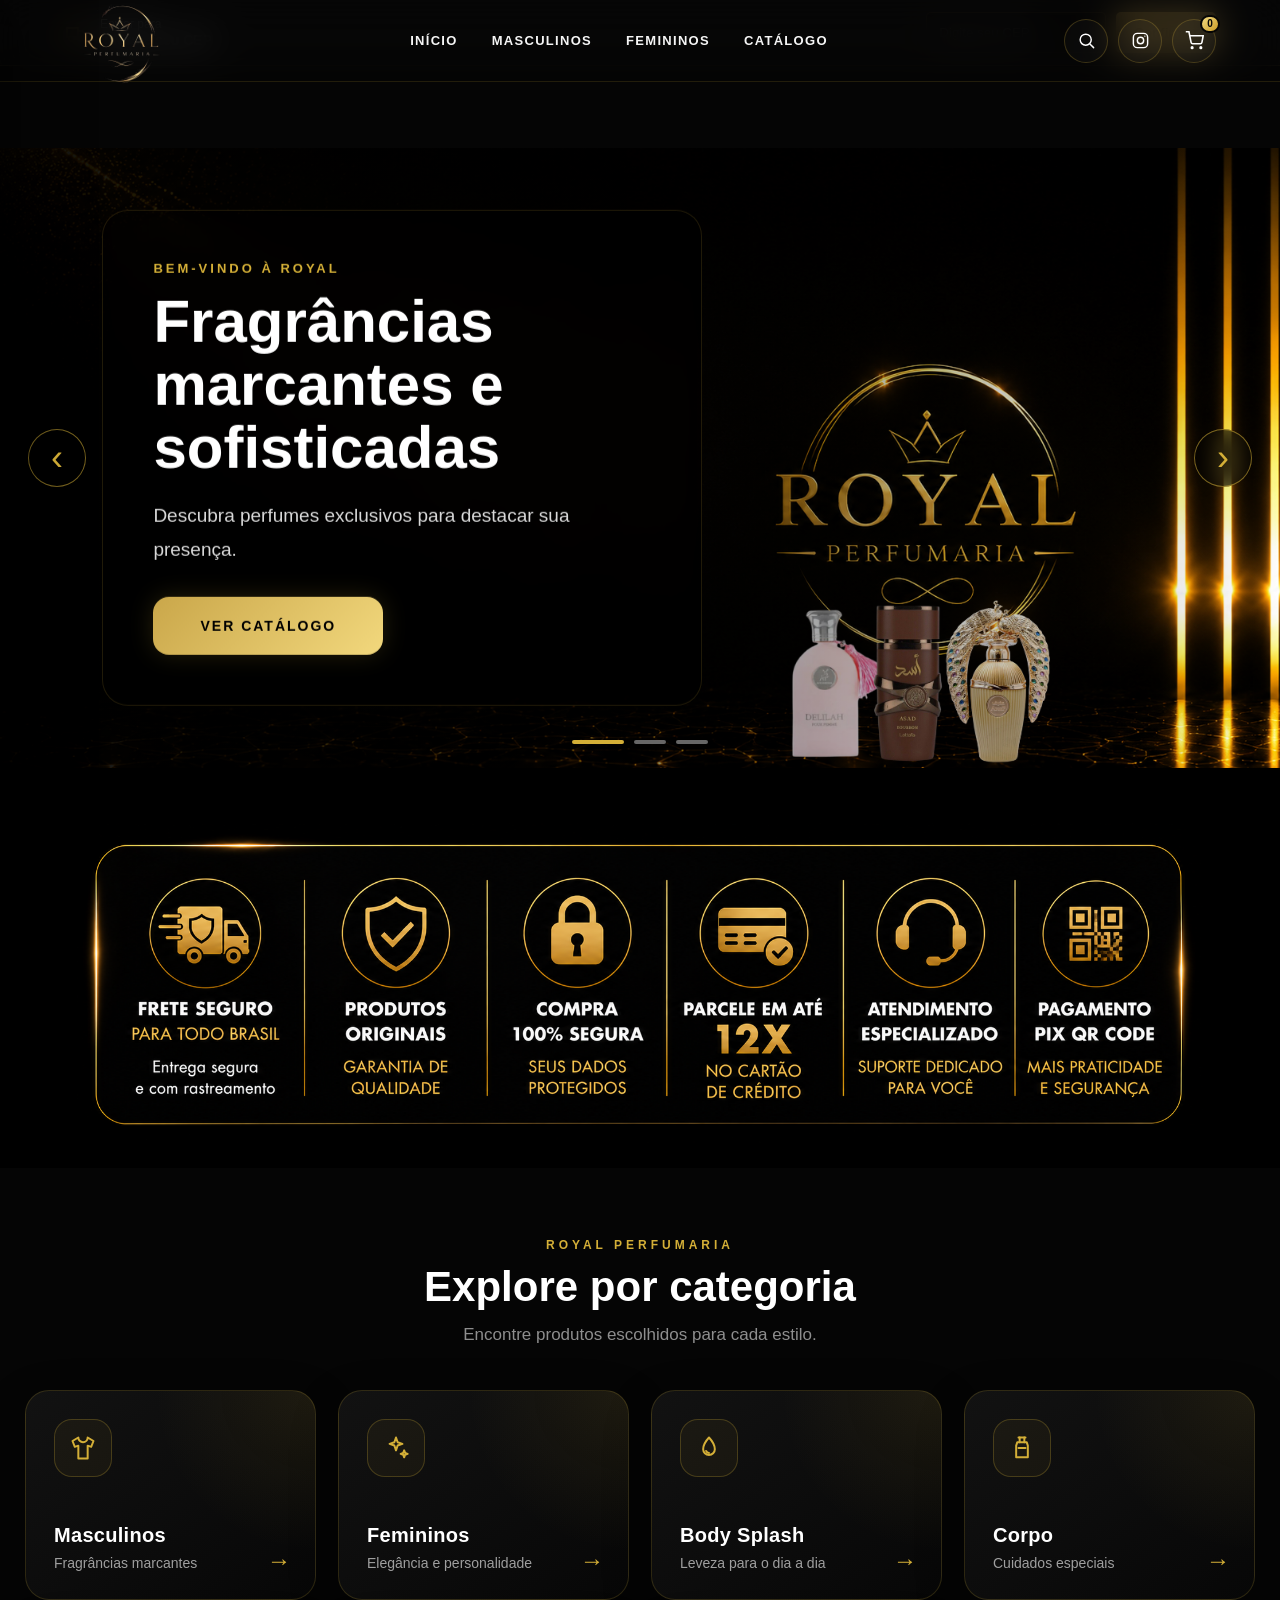
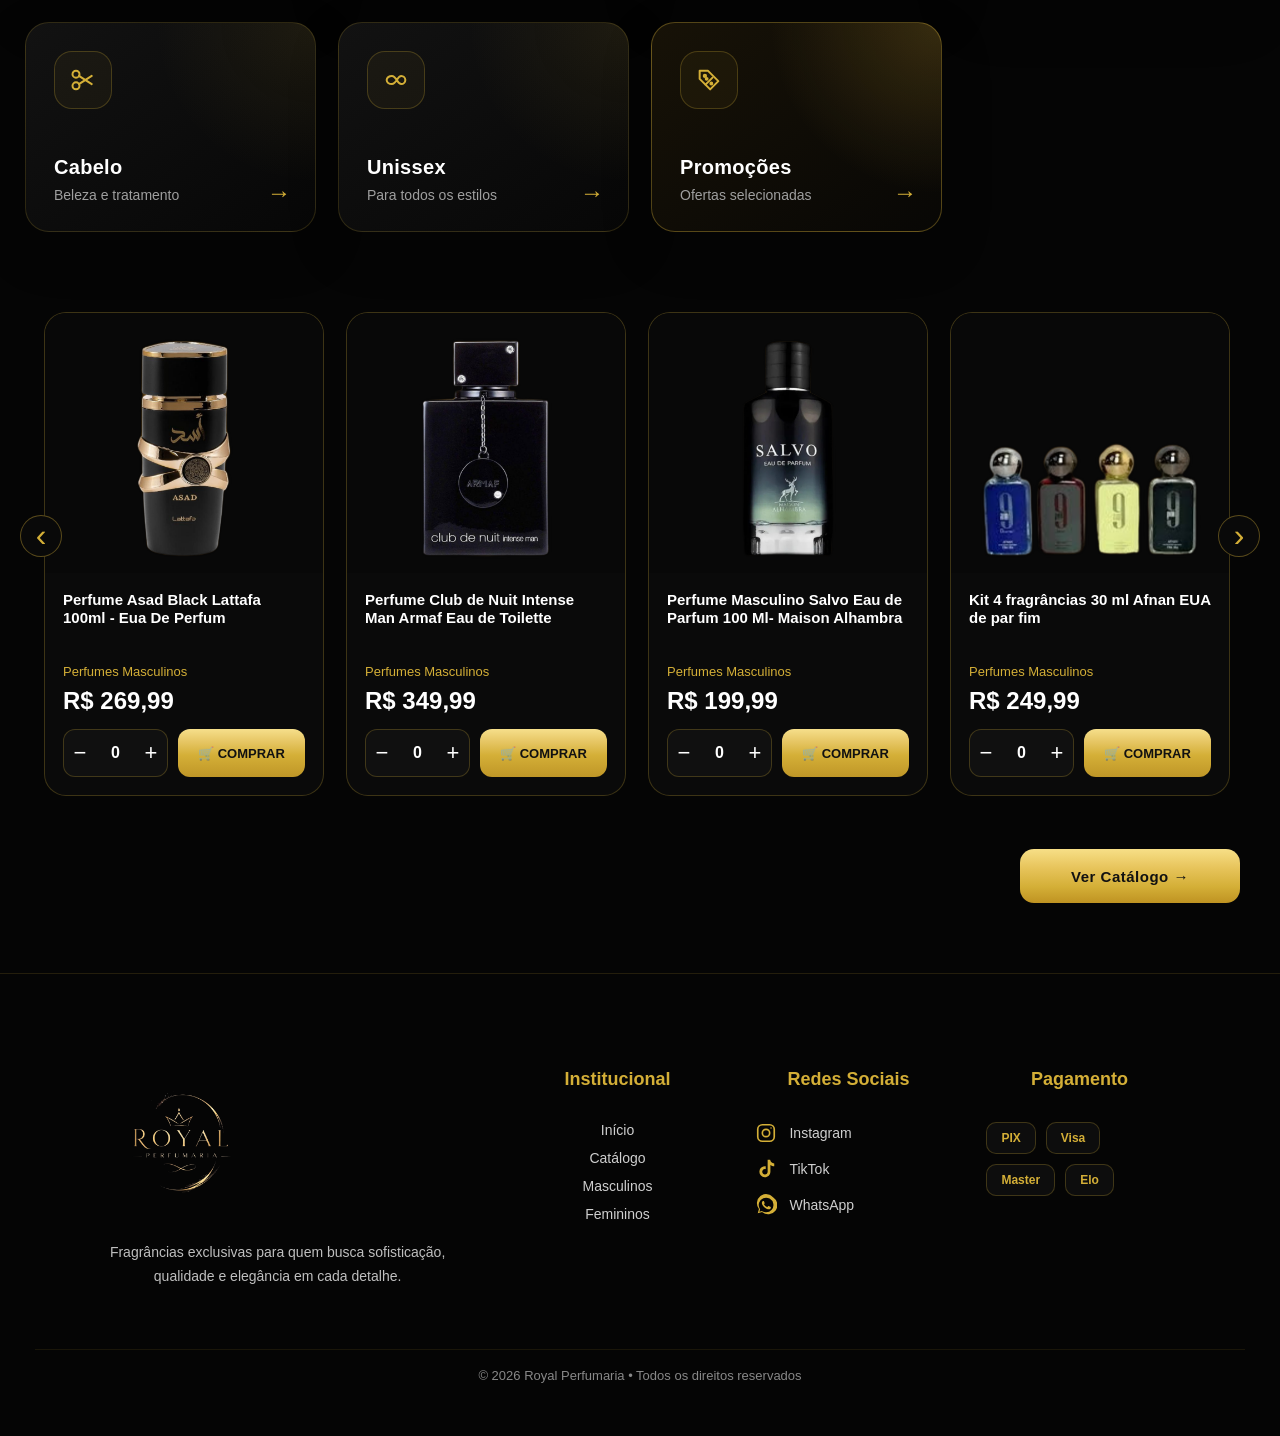
==== commit 09b80e16: "Corrige hero responsiva e publica ajustes finais" ====
--- a/index.html
+++ b/index.html
@@ -190,7 +190,7 @@
 
     <img
         src="b3-desktop.png"
-        alt="Perfumes masculinos">
+        alt="Perfumes femininos">
 </picture>
         <div class="slide-texto">
             <span>PERFUMES FEMININOS</span>
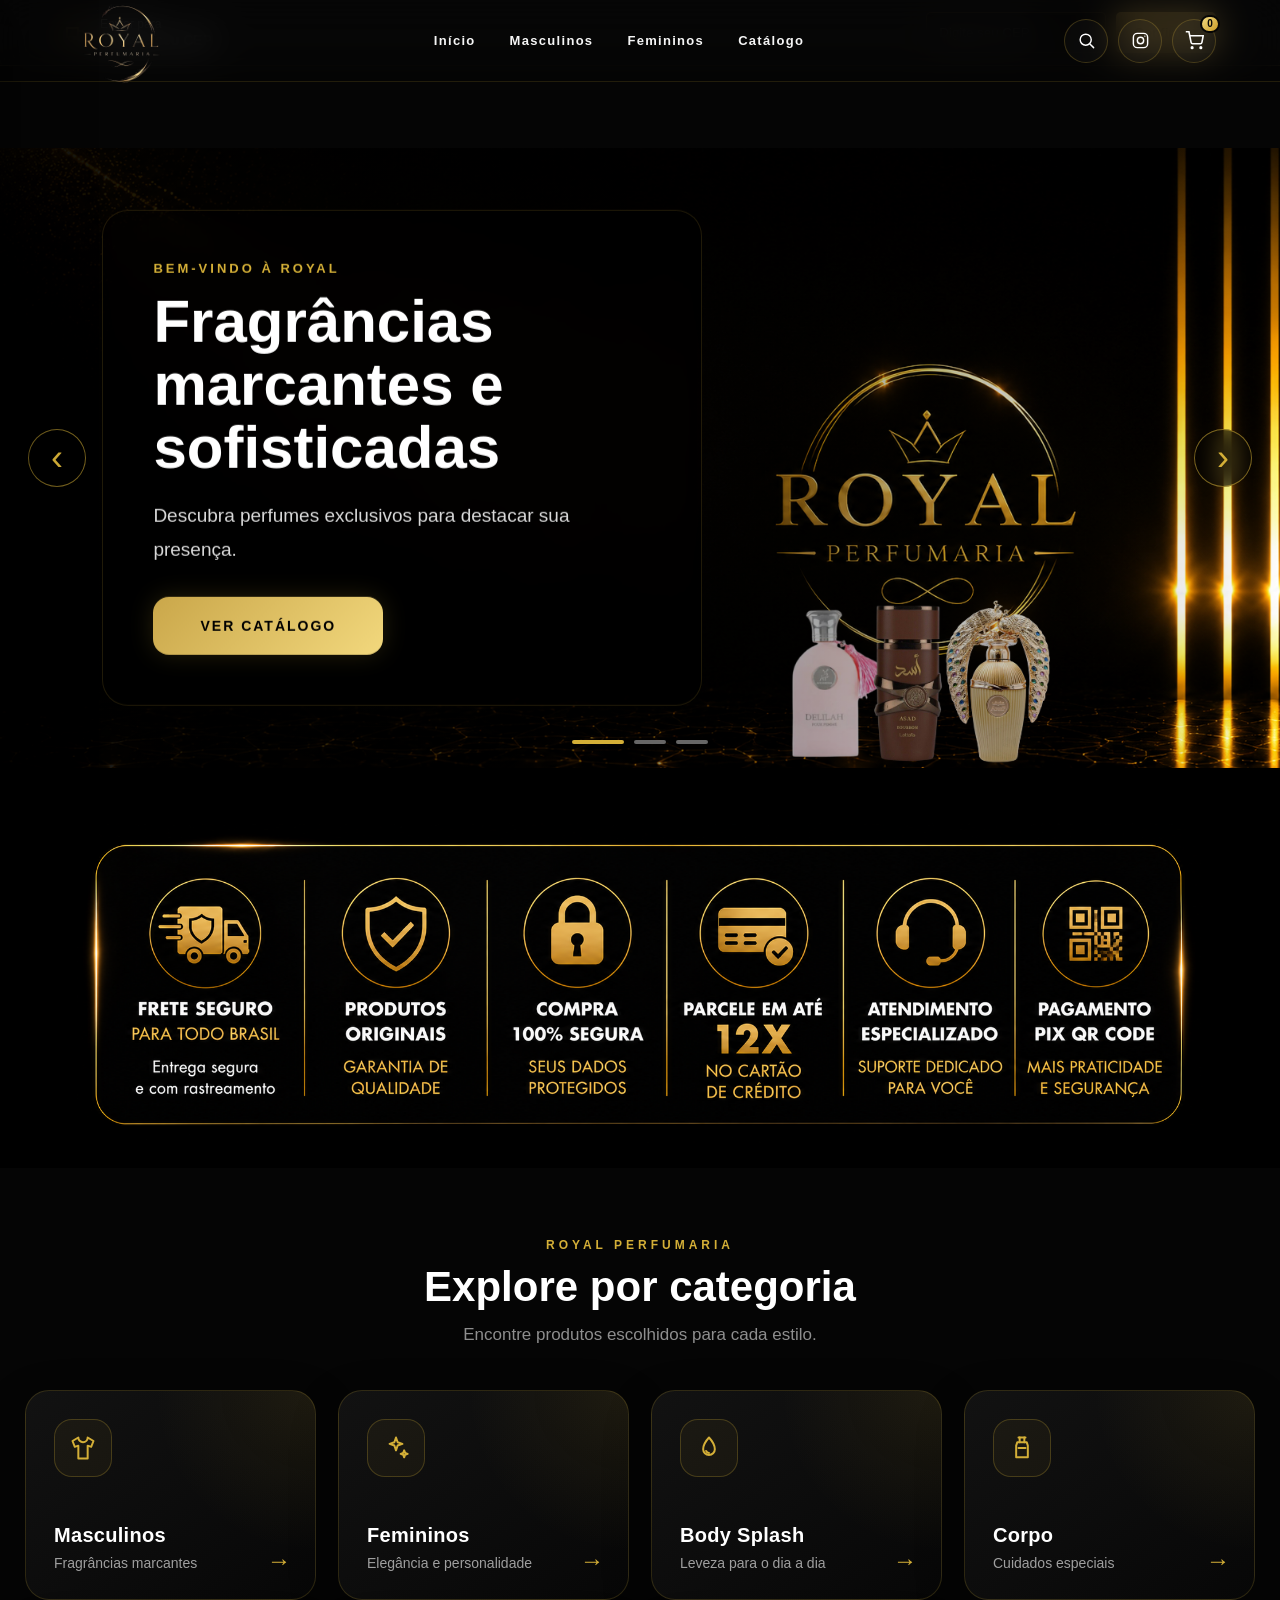
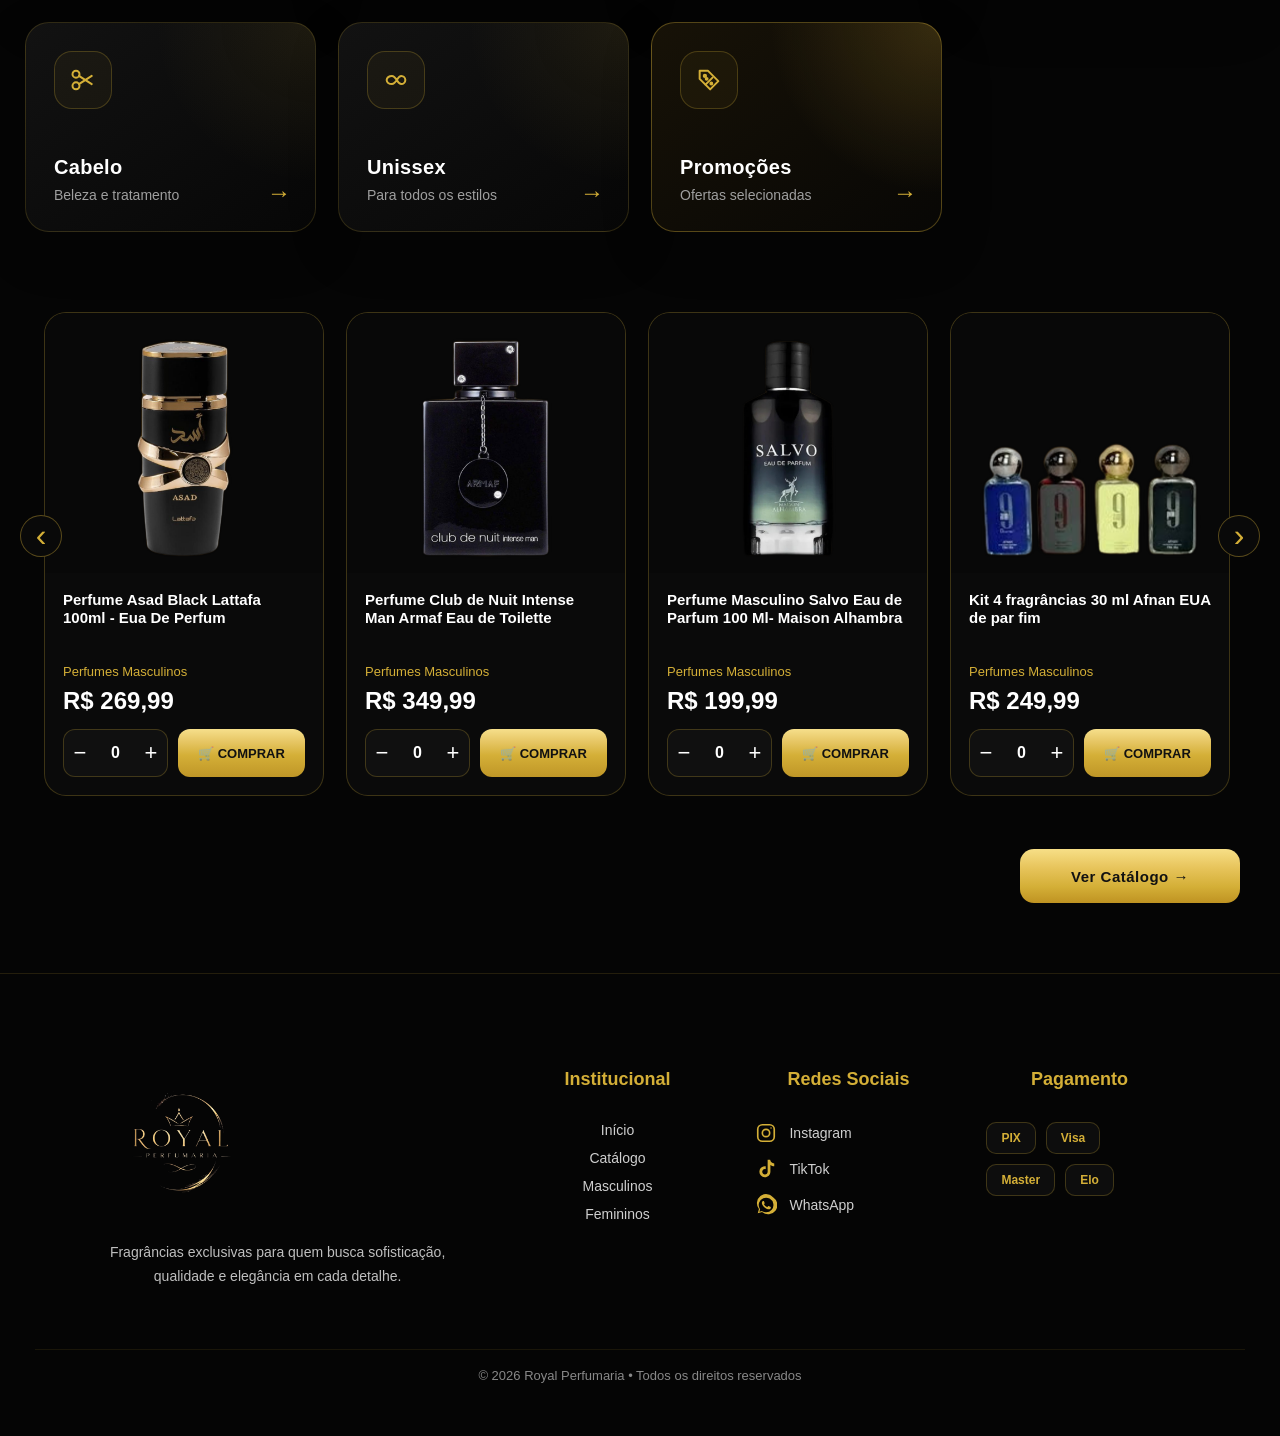
==== commit 0926b865: "Atualiza menu e corrige navegação das categorias" ====
--- a/index.html
+++ b/index.html
@@ -20,11 +20,12 @@
     <img src="logo-royal.png" alt="Royal Perfumaria">
   </div>
 
+ 
   <nav class="menu">
-    <a href="#">Início</a>
-    <a href="#">Masculinos</a>
-    <a href="#">Femininos</a>
-    <a href="/catalogo.html">Catálogo</a>
+    <a href="index.html">início</a>
+<a href="catalogo.html?categoria=masculino">masculinos</a>
+<a href="catalogo.html?categoria=feminino">femininos</a>
+<a href="catalogo.html">catálogo</a>
     </nav>
 
     <button
@@ -235,7 +236,7 @@
 
     <div class="grid-categorias-modernas">
 
-        <a href="catalogo.html?categoria=masculinos" class="card-categoria-moderna">
+        <a href="catalogo.html?categoria=masculino" class="card-categoria-moderna">
             <div class="icone-categoria">
                 <svg viewBox="0 0 24 24" aria-hidden="true">
                     <path d="M16 3l5 3-2 5-3-1v11H8V10l-3 1-2-5 5-3a4 4 0 0 0 8 0Z"/>
@@ -250,7 +251,7 @@
             <span class="seta-categoria">→</span>
         </a>
 
-        <a href="catalogo.html?categoria=femininos" class="card-categoria-moderna">
+        <a href="catalogo.html?categoria=feminino" class="card-categoria-moderna">
             <div class="icone-categoria">
                 <svg viewBox="0 0 24 24" aria-hidden="true">
                     <path d="m12 3 1.4 4.1L17.5 8.5l-4.1 1.4L12 14l-1.4-4.1-4.1-1.4 4.1-1.4L12 3Z"/>
--- a/header.css
+++ b/header.css
@@ -1,7 +1,3 @@
-/* =========================================================
-   ROYAL PERFUMARIA — HEADER PREMIUM
-   ========================================================= */
-
 .topo{
     width:100%;
     height:82px;
@@ -76,7 +72,7 @@
     font-size:13px;
     font-weight:700;
     letter-spacing:1.3px;
-    text-transform:uppercase;
+    text-transform: capitalize;
 
     transition:color .25s ease;
 }
